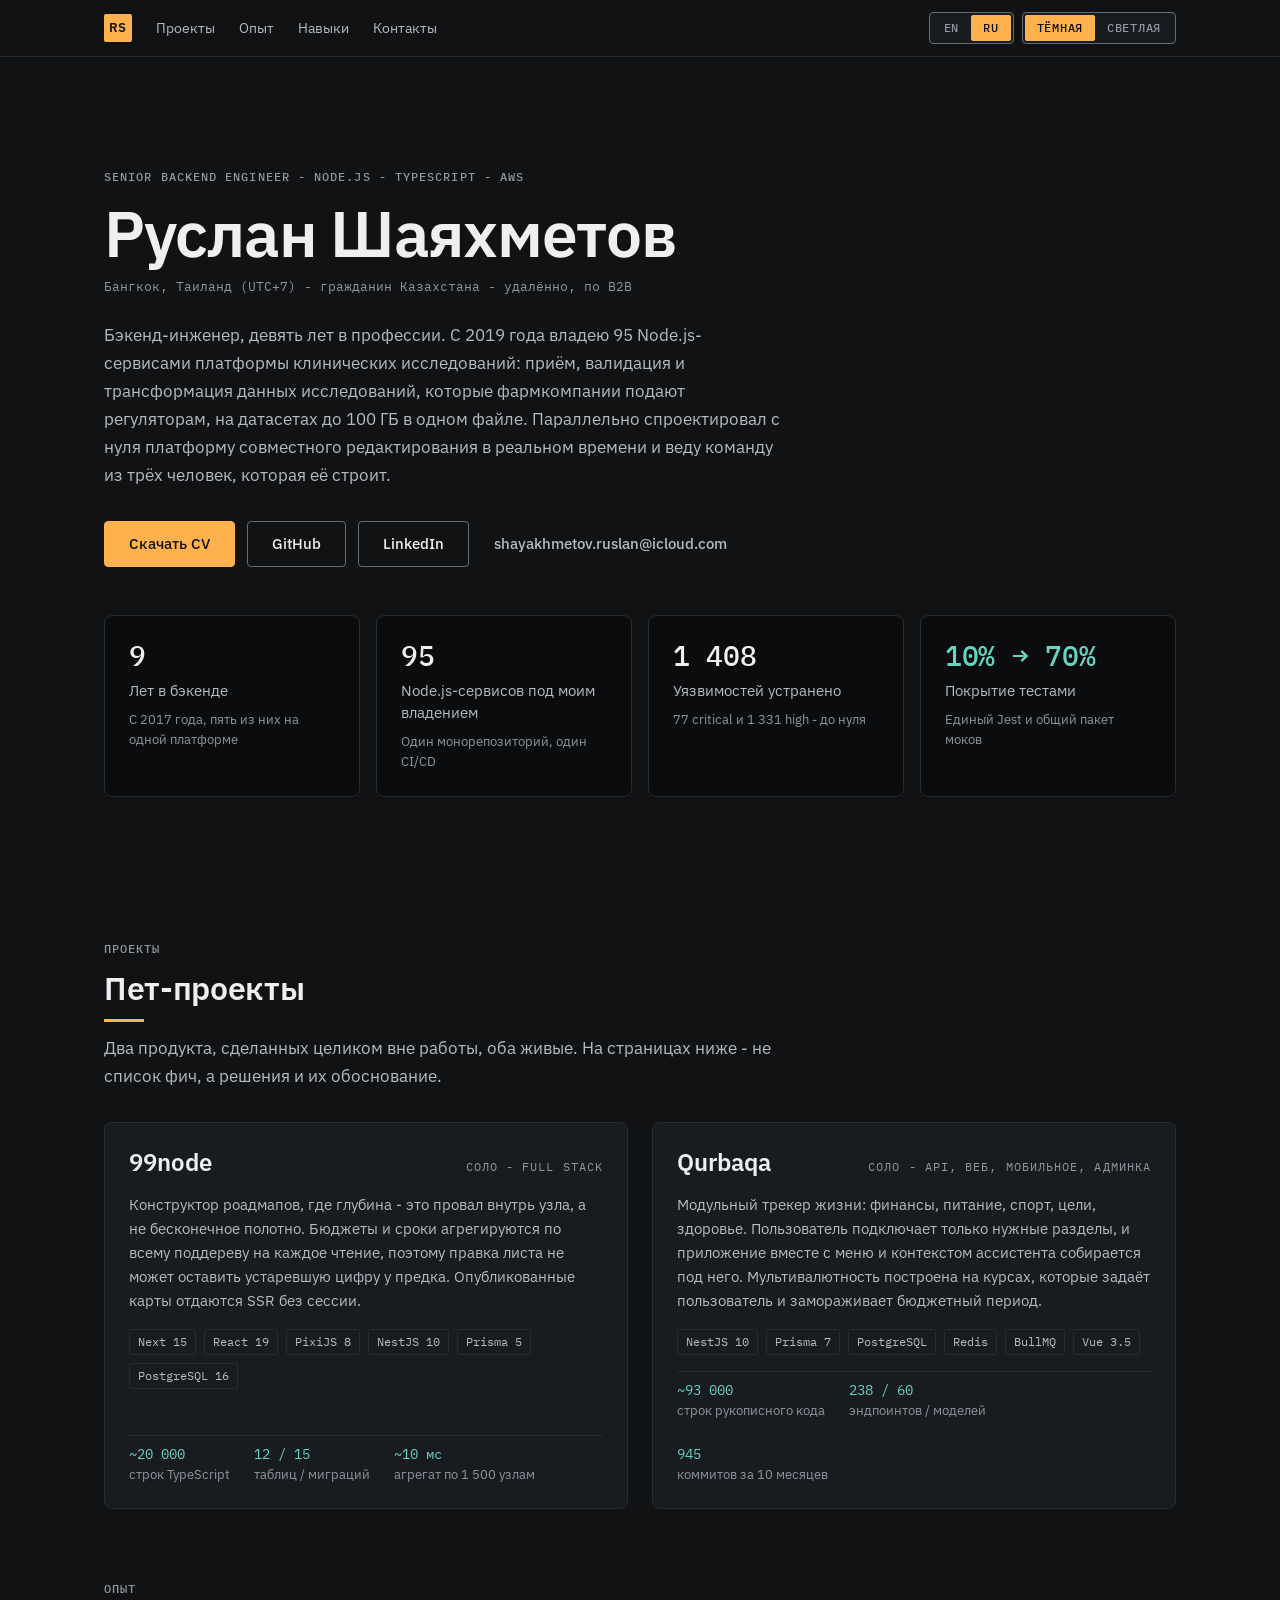
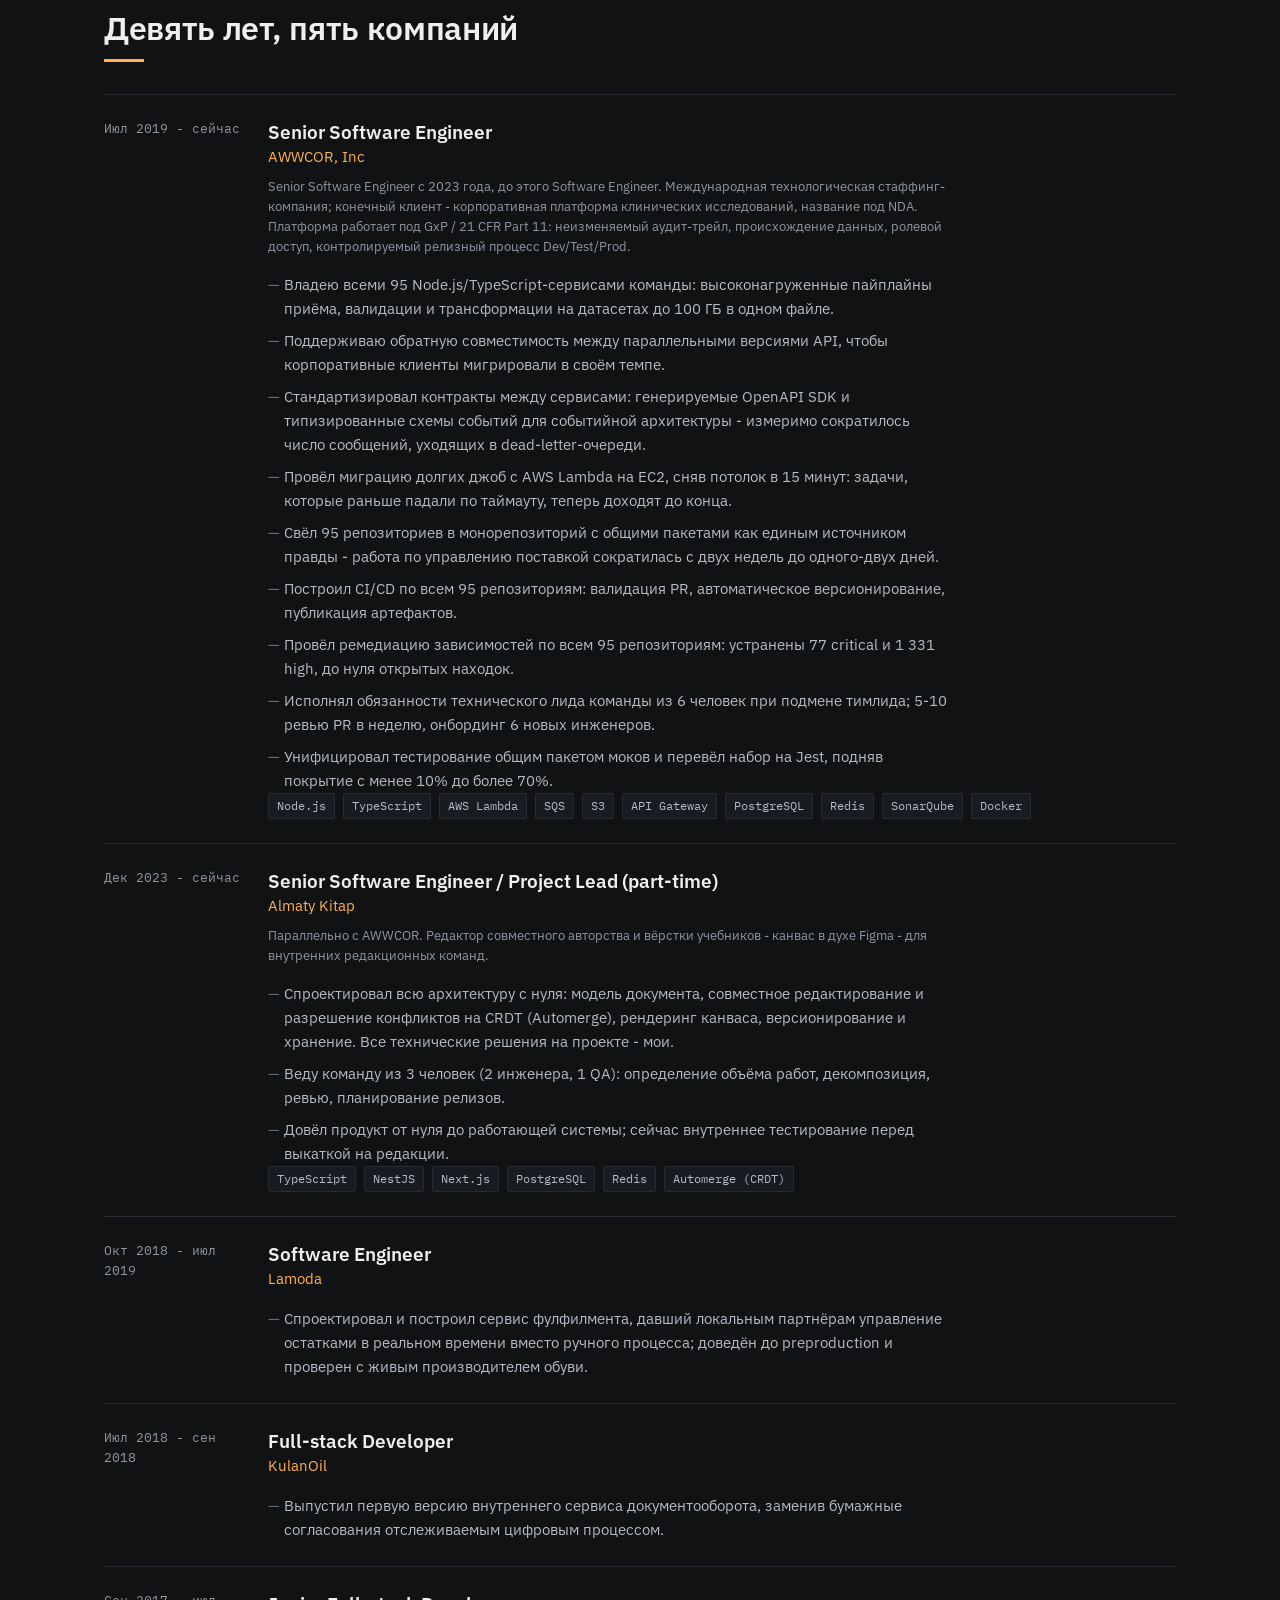
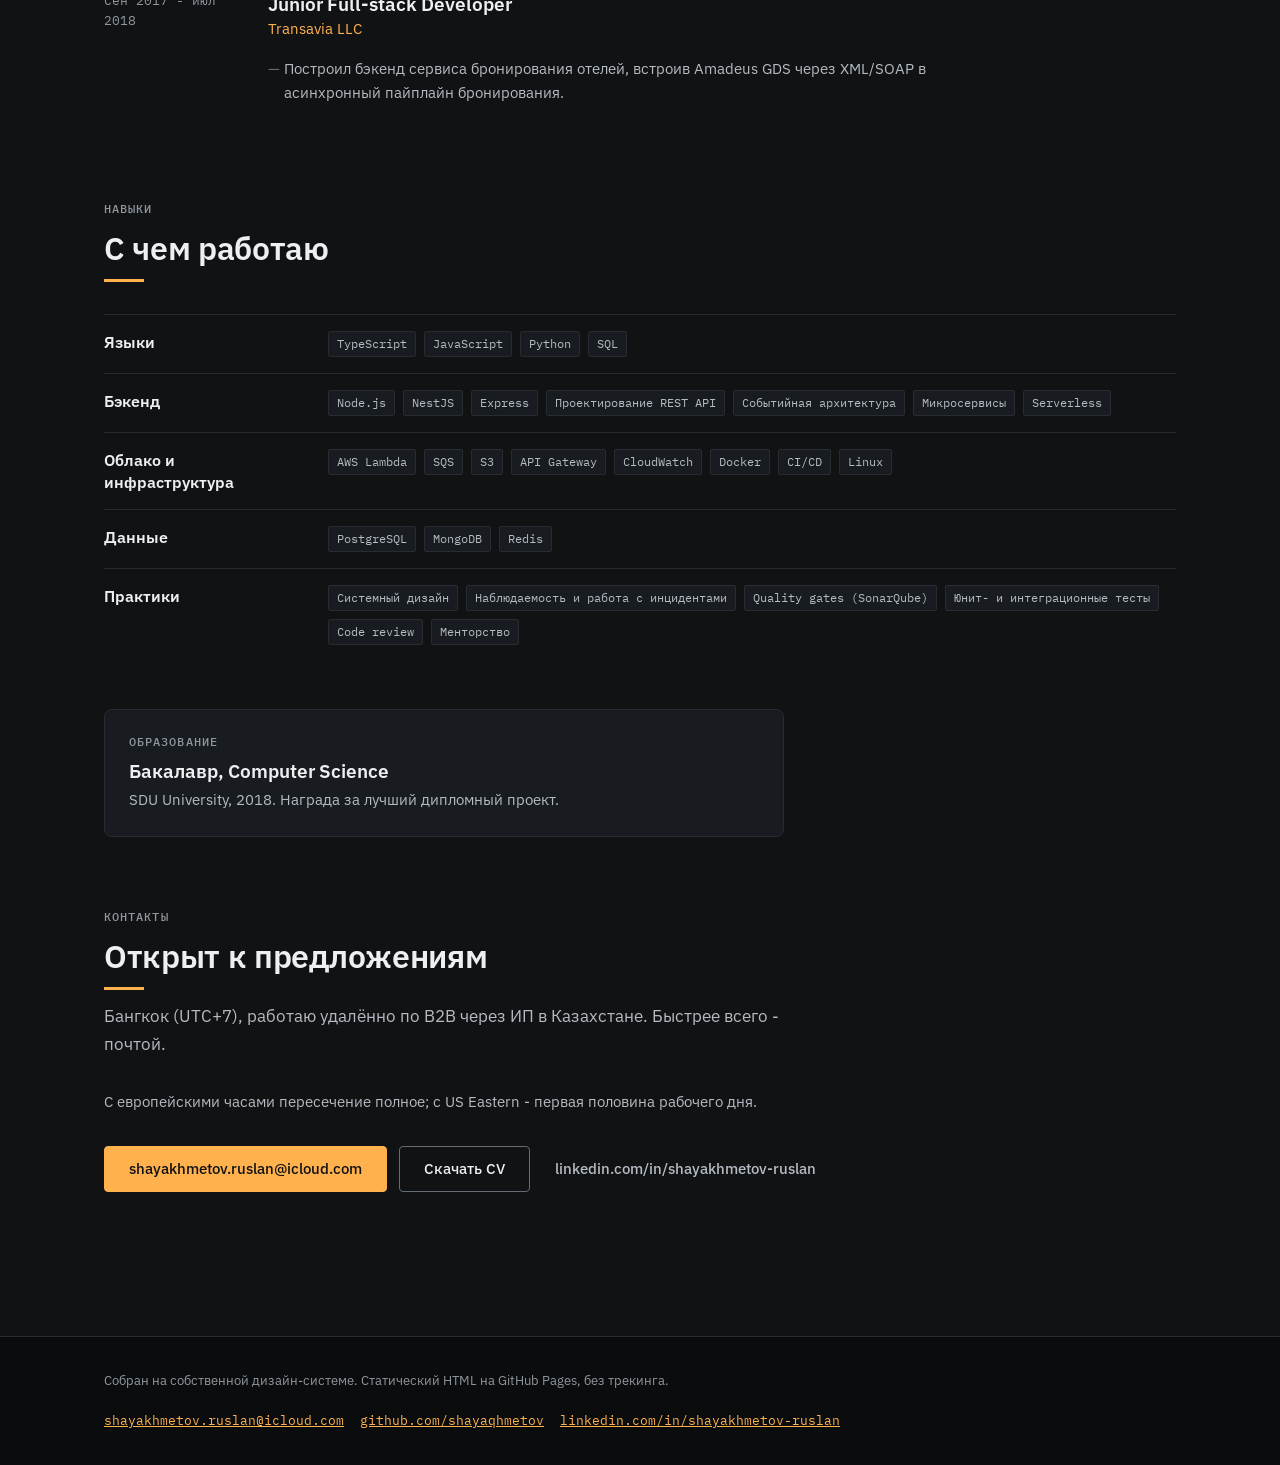
==== ru/index.html @ 6485d46e "Replace CRA app with static bilingual portfolio site Static EN/RU site generated by src/build.py fro" ====
<!DOCTYPE html>
<html lang="ru" data-theme="dark">
<head>
<meta charset="utf-8">
<meta name="viewport" content="width=device-width, initial-scale=1">
<title>Руслан Шаяхметов - Senior Backend Engineer</title>
<meta name="description" content="Бэкенд-инженер, 9 лет опыта. Владею 95 Node.js-сервисами платформы клинических исследований. Node.js, TypeScript, AWS. Бангкок, работа удалённо по B2B.">
<meta name="color-scheme" content="dark light">
<meta property="og:type" content="profile">
<meta property="og:title" content="Руслан Шаяхметов - Senior Backend Engineer">
<meta property="og:description" content="Бэкенд-инженер, 9 лет опыта. Владею 95 Node.js-сервисами платформы клинических исследований. Node.js, TypeScript, AWS. Бангкок, работа удалённо по B2B.">
<meta name="twitter:card" content="summary">
<link rel="canonical" href="https://shayaqhmetov.github.io/ru/"><link rel="alternate" hreflang="ru" href="https://shayaqhmetov.github.io/ru/"><link rel="alternate" hreflang="en" href="https://shayaqhmetov.github.io/"><link rel="alternate" hreflang="x-default" href="https://shayaqhmetov.github.io/"><link rel="icon" href="../assets/favicon.svg" type="image/svg+xml">
<link rel="preconnect" href="https://fonts.googleapis.com">
<link rel="preconnect" href="https://fonts.gstatic.com" crossorigin>
<link rel="stylesheet" href="https://fonts.googleapis.com/css2?family=IBM+Plex+Mono:wght@400;500&family=IBM+Plex+Sans:wght@400;500;600&display=swap">
<link rel="stylesheet" href="../assets/css/tokens.css">
<link rel="stylesheet" href="../assets/css/components.css">
<link rel="stylesheet" href="../assets/css/site.css">
<script>(function(){try{var t=localStorage.getItem('rs-theme');if(t==='light'||t==='dark'){document.documentElement.setAttribute('data-theme',t);}}catch(err){}})();</script>
<script type="application/ld+json">{"@context": "https://schema.org", "@type": "Person", "name": "Руслан Шаяхметов", "alternateName": "Ruslan Shayakhmetov", "jobTitle": "Senior Backend Engineer", "email": "mailto:shayakhmetov.ruslan@icloud.com", "url": "https://shayaqhmetov.github.io/", "sameAs": ["https://github.com/shayaqhmetov", "https://www.linkedin.com/in/shayakhmetov-ruslan/"], "address": {"@type": "PostalAddress", "addressLocality": "Bangkok", "addressCountry": "TH"}, "knowsAbout": ["Node.js", "TypeScript", "AWS", "PostgreSQL", "NestJS", "Distributed systems"]}</script>
</head>
<body>
<a class="skip-link" href="#main">К содержимому</a>
<header class="site-header"><div class="page-shell site-header__inner"><a class="wordmark" href="./" aria-label="Руслан Шаяхметов">RS</a><nav class="site-nav" aria-label="Проекты"><a href="#work">Проекты</a><a href="#experience">Опыт</a><a href="#skills">Навыки</a><a href="#contact">Контакты</a></nav><div class="site-tools"><div class="rs-seg" role="group" aria-label="Язык"><a class="rs-seg__btn" href="../" hreflang="en">EN</a><span class="rs-seg__btn" aria-current="page">RU</span></div><div class="rs-seg" role="group" aria-label="Тема" id="theme-switch"><button class="rs-seg__btn" type="button" data-theme-set="dark" aria-pressed="true">Тёмная</button><button class="rs-seg__btn" type="button" data-theme-set="light" aria-pressed="false">Светлая</button></div></div></div></header>
<main id="main">
<section class="hero"><div class="page-shell"><p class="hero__role mono-label">Senior Backend Engineer - Node.js - TypeScript - AWS</p><h1 class="hero__name">Руслан Шаяхметов</h1><p class="hero__location">Бангкок, Таиланд (UTC+7) - гражданин Казахстана - удалённо, по B2B</p><p class="hero__lede">Бэкенд-инженер, девять лет в профессии. С 2019 года владею 95 Node.js-сервисами платформы клинических исследований: приём, валидация и трансформация данных исследований, которые фармкомпании подают регуляторам, на датасетах до 100 ГБ в одном файле. Параллельно спроектировал с нуля платформу совместного редактирования в реальном времени и веду команду из трёх человек, которая её строит.</p><div class="hero__actions"><a class="rs-btn rs-btn--primary" href="../cv/Ruslan-Shayakhmetov-CV.pdf" download>Скачать CV</a><a class="rs-btn rs-btn--secondary" href="https://github.com/shayaqhmetov" rel="noreferrer">GitHub</a><a class="rs-btn rs-btn--secondary" href="https://www.linkedin.com/in/shayakhmetov-ruslan/" rel="noreferrer">LinkedIn</a><a class="rs-btn rs-btn--ghost" href="mailto:shayakhmetov.ruslan@icloud.com">shayakhmetov.ruslan@icloud.com</a></div><div class="hero__stats"><div class="rs-stat-grid"><div class="rs-stat"><div class="rs-stat__value">9</div><div class="rs-stat__label">Лет в бэкенде</div><div class="rs-stat__note">С 2017 года, пять из них на одной платформе</div></div><div class="rs-stat"><div class="rs-stat__value">95</div><div class="rs-stat__label">Node.js-сервисов под моим владением</div><div class="rs-stat__note">Один монорепозиторий, один CI/CD</div></div><div class="rs-stat"><div class="rs-stat__value">1 408</div><div class="rs-stat__label">Уязвимостей устранено</div><div class="rs-stat__note">77 critical и 1 331 high - до нуля</div></div><div class="rs-stat rs-stat--measured"><div class="rs-stat__value">10% → 70%</div><div class="rs-stat__label">Покрытие тестами</div><div class="rs-stat__note">Единый Jest и общий пакет моков</div></div></div></div></div></section><section class="section" id="work"><div class="page-shell"><header class="rs-section-head"><div class="rs-section-head__eyebrow">Проекты</div><h2 class="rs-section-head__title">Пет-проекты</h2><div class="rs-section-head__rule" aria-hidden="true"></div><p class="rs-section-head__lede">Два продукта, сделанных целиком вне работы, оба живые. На страницах ниже - не список фич, а решения и их обоснование.</p></header><div class="card-grid"><a class="rs-card" href="projects/99node.html"><div class="rs-card__head"><h3 class="rs-card__title">99node</h3><span class="rs-card__role">Соло - full stack</span></div><p class="rs-card__lede">Конструктор роадмапов, где глубина - это провал внутрь узла, а не бесконечное полотно. Бюджеты и сроки агрегируются по всему поддереву на каждое чтение, поэтому правка листа не может оставить устаревшую цифру у предка. Опубликованные карты отдаются SSR без сессии.</p><div class="rs-tag-row"><span class="rs-tag">Next 15</span><span class="rs-tag">React 19</span><span class="rs-tag">PixiJS 8</span><span class="rs-tag">NestJS 10</span><span class="rs-tag">Prisma 5</span><span class="rs-tag">PostgreSQL 16</span></div><div class="rs-card__figures"><div class="rs-card__figure"><span class="rs-card__figure-value">~20 000</span><span class="rs-card__figure-label">строк TypeScript</span></div><div class="rs-card__figure"><span class="rs-card__figure-value">12 / 15</span><span class="rs-card__figure-label">таблиц / миграций</span></div><div class="rs-card__figure"><span class="rs-card__figure-value">~10 мс</span><span class="rs-card__figure-label">агрегат по 1 500 узлам</span></div></div></a><a class="rs-card" href="projects/qurbaqa.html"><div class="rs-card__head"><h3 class="rs-card__title">Qurbaqa</h3><span class="rs-card__role">Соло - api, веб, мобильное, админка</span></div><p class="rs-card__lede">Модульный трекер жизни: финансы, питание, спорт, цели, здоровье. Пользователь подключает только нужные разделы, и приложение вместе с меню и контекстом ассистента собирается под него. Мультивалютность построена на курсах, которые задаёт пользователь и замораживает бюджетный период.</p><div class="rs-tag-row"><span class="rs-tag">NestJS 10</span><span class="rs-tag">Prisma 7</span><span class="rs-tag">PostgreSQL</span><span class="rs-tag">Redis</span><span class="rs-tag">BullMQ</span><span class="rs-tag">Vue 3.5</span></div><div class="rs-card__figures"><div class="rs-card__figure"><span class="rs-card__figure-value">~93 000</span><span class="rs-card__figure-label">строк рукописного кода</span></div><div class="rs-card__figure"><span class="rs-card__figure-value">238 / 60</span><span class="rs-card__figure-label">эндпоинтов / моделей</span></div><div class="rs-card__figure"><span class="rs-card__figure-value">945</span><span class="rs-card__figure-label">коммитов за 10 месяцев</span></div></div></a></div></div></section><section class="section" id="experience"><div class="page-shell"><header class="rs-section-head"><div class="rs-section-head__eyebrow">Опыт</div><h2 class="rs-section-head__title">Девять лет, пять компаний</h2><div class="rs-section-head__rule" aria-hidden="true"></div></header><article class="rs-entry"><div class="rs-entry__period">Июл 2019 - сейчас</div><div><h3 class="rs-entry__title">Senior Software Engineer</h3><div class="rs-entry__org">AWWCOR, Inc</div><p class="rs-entry__context">Senior Software Engineer с 2023 года, до этого Software Engineer. Международная технологическая стаффинг-компания; конечный клиент - корпоративная платформа клинических исследований, название под NDA. Платформа работает под GxP / 21 CFR Part 11: неизменяемый аудит-трейл, происхождение данных, ролевой доступ, контролируемый релизный процесс Dev/Test/Prod.</p><ul class="rs-entry__points"><li>Владею всеми 95 Node.js/TypeScript-сервисами команды: высоконагруженные пайплайны приёма, валидации и трансформации на датасетах до 100 ГБ в одном файле.</li><li>Поддерживаю обратную совместимость между параллельными версиями API, чтобы корпоративные клиенты мигрировали в своём темпе.</li><li>Стандартизировал контракты между сервисами: генерируемые OpenAPI SDK и типизированные схемы событий для событийной архитектуры - измеримо сократилось число сообщений, уходящих в dead-letter-очереди.</li><li>Провёл миграцию долгих джоб с AWS Lambda на EC2, сняв потолок в 15 минут: задачи, которые раньше падали по таймауту, теперь доходят до конца.</li><li>Свёл 95 репозиториев в монорепозиторий с общими пакетами как единым источником правды - работа по управлению поставкой сократилась с двух недель до одного-двух дней.</li><li>Построил CI/CD по всем 95 репозиториям: валидация PR, автоматическое версионирование, публикация артефактов.</li><li>Провёл ремедиацию зависимостей по всем 95 репозиториям: устранены 77 critical и 1 331 high, до нуля открытых находок.</li><li>Исполнял обязанности технического лида команды из 6 человек при подмене тимлида; 5-10 ревью PR в неделю, онбординг 6 новых инженеров.</li><li>Унифицировал тестирование общим пакетом моков и перевёл набор на Jest, подняв покрытие с менее 10% до более 70%.</li></ul><div class="rs-tag-row"><span class="rs-tag">Node.js</span><span class="rs-tag">TypeScript</span><span class="rs-tag">AWS Lambda</span><span class="rs-tag">SQS</span><span class="rs-tag">S3</span><span class="rs-tag">API Gateway</span><span class="rs-tag">PostgreSQL</span><span class="rs-tag">Redis</span><span class="rs-tag">SonarQube</span><span class="rs-tag">Docker</span></div></div></article><article class="rs-entry"><div class="rs-entry__period">Дек 2023 - сейчас</div><div><h3 class="rs-entry__title">Senior Software Engineer / Project Lead (part-time)</h3><div class="rs-entry__org">Almaty Kitap</div><p class="rs-entry__context">Параллельно с AWWCOR. Редактор совместного авторства и вёрстки учебников - канвас в духе Figma - для внутренних редакционных команд.</p><ul class="rs-entry__points"><li>Спроектировал всю архитектуру с нуля: модель документа, совместное редактирование и разрешение конфликтов на CRDT (Automerge), рендеринг канваса, версионирование и хранение. Все технические решения на проекте - мои.</li><li>Веду команду из 3 человек (2 инженера, 1 QA): определение объёма работ, декомпозиция, ревью, планирование релизов.</li><li>Довёл продукт от нуля до работающей системы; сейчас внутреннее тестирование перед выкаткой на редакции.</li></ul><div class="rs-tag-row"><span class="rs-tag">TypeScript</span><span class="rs-tag">NestJS</span><span class="rs-tag">Next.js</span><span class="rs-tag">PostgreSQL</span><span class="rs-tag">Redis</span><span class="rs-tag">Automerge (CRDT)</span></div></div></article><article class="rs-entry"><div class="rs-entry__period">Окт 2018 - июл 2019</div><div><h3 class="rs-entry__title">Software Engineer</h3><div class="rs-entry__org">Lamoda</div><ul class="rs-entry__points"><li>Спроектировал и построил сервис фулфилмента, давший локальным партнёрам управление остатками в реальном времени вместо ручного процесса; доведён до preproduction и проверен с живым производителем обуви.</li></ul></div></article><article class="rs-entry"><div class="rs-entry__period">Июл 2018 - сен 2018</div><div><h3 class="rs-entry__title">Full-stack Developer</h3><div class="rs-entry__org">KulanOil</div><ul class="rs-entry__points"><li>Выпустил первую версию внутреннего сервиса документооборота, заменив бумажные согласования отслеживаемым цифровым процессом.</li></ul></div></article><article class="rs-entry"><div class="rs-entry__period">Сен 2017 - июл 2018</div><div><h3 class="rs-entry__title">Junior Full-stack Developer</h3><div class="rs-entry__org">Transavia LLC</div><ul class="rs-entry__points"><li>Построил бэкенд сервиса бронирования отелей, встроив Amadeus GDS через XML/SOAP в асинхронный пайплайн бронирования.</li></ul></div></article></div></section><section class="section" id="skills"><div class="page-shell"><header class="rs-section-head"><div class="rs-section-head__eyebrow">Навыки</div><h2 class="rs-section-head__title">С чем работаю</h2><div class="rs-section-head__rule" aria-hidden="true"></div></header><dl class="skills"><div class="skills__row"><dt class="heading-s">Языки</dt><dd><div class="rs-tag-row"><span class="rs-tag">TypeScript</span><span class="rs-tag">JavaScript</span><span class="rs-tag">Python</span><span class="rs-tag">SQL</span></div></dd></div><div class="skills__row"><dt class="heading-s">Бэкенд</dt><dd><div class="rs-tag-row"><span class="rs-tag">Node.js</span><span class="rs-tag">NestJS</span><span class="rs-tag">Express</span><span class="rs-tag">Проектирование REST API</span><span class="rs-tag">Событийная архитектура</span><span class="rs-tag">Микросервисы</span><span class="rs-tag">Serverless</span></div></dd></div><div class="skills__row"><dt class="heading-s">Облако и инфраструктура</dt><dd><div class="rs-tag-row"><span class="rs-tag">AWS Lambda</span><span class="rs-tag">SQS</span><span class="rs-tag">S3</span><span class="rs-tag">API Gateway</span><span class="rs-tag">CloudWatch</span><span class="rs-tag">Docker</span><span class="rs-tag">CI/CD</span><span class="rs-tag">Linux</span></div></dd></div><div class="skills__row"><dt class="heading-s">Данные</dt><dd><div class="rs-tag-row"><span class="rs-tag">PostgreSQL</span><span class="rs-tag">MongoDB</span><span class="rs-tag">Redis</span></div></dd></div><div class="skills__row"><dt class="heading-s">Практики</dt><dd><div class="rs-tag-row"><span class="rs-tag">Системный дизайн</span><span class="rs-tag">Наблюдаемость и работа с инцидентами</span><span class="rs-tag">Quality gates (SonarQube)</span><span class="rs-tag">Юнит- и интеграционные тесты</span><span class="rs-tag">Code review</span><span class="rs-tag">Менторство</span></div></dd></div></dl><div class="education"><p class="mono-label">Образование</p><p class="education__title heading-m">Бакалавр, Computer Science</p><p class="education__line">SDU University, 2018. Награда за лучший дипломный проект.</p></div></div></section><section class="section" id="contact"><div class="page-shell"><header class="rs-section-head"><div class="rs-section-head__eyebrow">Контакты</div><h2 class="rs-section-head__title">Открыт к предложениям</h2><div class="rs-section-head__rule" aria-hidden="true"></div><p class="rs-section-head__lede">Бангкок (UTC+7), работаю удалённо по B2B через ИП в Казахстане. Быстрее всего - почтой.</p></header><p class="contact__availability">С европейскими часами пересечение полное; с US Eastern - первая половина рабочего дня.</p><div class="hero__actions"><a class="rs-btn rs-btn--primary" href="mailto:shayakhmetov.ruslan@icloud.com">shayakhmetov.ruslan@icloud.com</a><a class="rs-btn rs-btn--secondary" href="../cv/Ruslan-Shayakhmetov-CV.pdf" download>Скачать CV</a><a class="rs-btn rs-btn--ghost" href="https://www.linkedin.com/in/shayakhmetov-ruslan/" rel="noreferrer">linkedin.com/in/shayakhmetov-ruslan</a></div></div></section></main>
<footer class="site-footer"><div class="page-shell site-footer__inner"><p class="site-footer__note">Собран на собственной дизайн-системе. Статический HTML на GitHub Pages, без трекинга.</p><p class="site-footer__links"><a href="mailto:shayakhmetov.ruslan@icloud.com">shayakhmetov.ruslan@icloud.com</a><a href="https://github.com/shayaqhmetov" rel="me noreferrer">github.com/shayaqhmetov</a><a href="https://www.linkedin.com/in/shayakhmetov-ruslan/" rel="me noreferrer">linkedin.com/in/shayakhmetov-ruslan</a></p></div></footer>
<script src="../assets/js/site.js" defer></script>
</body>
</html>
---- assets/css/tokens.css ----
/* Generated from src/design-system/tokens.json - do not edit by hand. */

:root, [data-theme="dark"] {
  --surface-canvas: #101214;
  --surface-raised: #181b1f;
  --surface-sunken: #0a0c0d;
  --surface-signal: #241b0c;
  --surface-hover: #22262b;
  --ink-primary: #edeff1;
  --ink-secondary: #b4bbc2;
  --ink-muted: #8f979f;
  --ink-inverse: #101214;
  --stroke-hairline: #272c32;
  --stroke-strong: #646d76;
  --signal: #ffb14d;
  --signal-strong: #ffc47a;
  --aqua: #68d2c3;
  --focus-ring: #ffc47a;
  --shadow-none: none;
  --shadow-overlay: 0 8px 24px rgba(0,0,0,0.55);
}

[data-theme="light"] {
  --surface-canvas: #fbfaf8;
  --surface-raised: #ffffff;
  --surface-sunken: #f1efea;
  --surface-signal: #fdf2e0;
  --surface-hover: #eeebe4;
  --ink-primary: #15181c;
  --ink-secondary: #4c535b;
  --ink-muted: #61686f;
  --ink-inverse: #ffffff;
  --stroke-hairline: #e3dfd6;
  --stroke-strong: #8b8477;
  --signal: #8c5200;
  --signal-strong: #6d3f00;
  --aqua: #0a6155;
  --focus-ring: #8c5200;
  --shadow-none: none;
  --shadow-overlay: 0 8px 24px rgba(20,22,26,0.12);
}

:root {
  --space-1: 4px;
  --space-2: 8px;
  --space-3: 12px;
  --space-4: 16px;
  --space-5: 24px;
  --space-6: 32px;
  --space-7: 48px;
  --space-8: 72px;
  --space-9: 112px;
  --radius-none: 0;
  --radius-sm: 2px;
  --radius-md: 4px;
  --radius-lg: 8px;
  --radius-pill: 999px;
  --border-hairline: 1px;
  --border-control: 1px;
  --border-focus: 2px;
  --border-marker: 3px;
  --layout-page: 1120px;
  --layout-prose: 680px;
  --layout-gutter: 24px;
  --layout-header: 56px;
  --font-sans: "IBM Plex Sans", ui-sans-serif, system-ui, sans-serif;
  --font-mono: "IBM Plex Mono", ui-monospace, SFMono-Regular, Menlo, monospace;
}

.display-xl {
  font-family: var(--font-sans);
  font-size: 64px;
  line-height: 64px;
  font-weight: 600;
  letter-spacing: -0.02em;
}

.display-l {
  font-family: var(--font-sans);
  font-size: 44px;
  line-height: 48px;
  font-weight: 600;
  letter-spacing: -0.015em;
}

.display-m {
  font-family: var(--font-sans);
  font-size: 32px;
  line-height: 38px;
  font-weight: 600;
  letter-spacing: -0.01em;
}

.heading-l {
  font-family: var(--font-sans);
  font-size: 24px;
  line-height: 30px;
  font-weight: 600;
}

.heading-m {
  font-family: var(--font-sans);
  font-size: 19px;
  line-height: 26px;
  font-weight: 600;
}

.heading-s {
  font-family: var(--font-sans);
  font-size: 16px;
  line-height: 22px;
  font-weight: 600;
}

.body-l {
  font-family: var(--font-sans);
  font-size: 17px;
  line-height: 28px;
  font-weight: 400;
}

.body {
  font-family: var(--font-sans);
  font-size: 15px;
  line-height: 24px;
  font-weight: 400;
}

.caption {
  font-family: var(--font-sans);
  font-size: 13px;
  line-height: 20px;
  font-weight: 400;
}

.mono-label {
  font-family: var(--font-mono);
  font-size: 12px;
  line-height: 16px;
  font-weight: 500;
  letter-spacing: 0.09em;
}

.mono-figure {
  font-family: var(--font-mono);
  font-size: 28px;
  line-height: 32px;
  font-weight: 500;
  letter-spacing: -0.01em;
}

.mono-data {
  font-family: var(--font-mono);
  font-size: 14px;
  line-height: 20px;
  font-weight: 400;
}
---- assets/css/components.css ----
/* Ruslan Shayakhmetov - component stylesheet.
   Every rule reads tokens from tokens.css. Class names are the contract:
   a static page (the GitHub Pages site) may use these classes directly,
   without the React bundle. */

/* --- shared ------------------------------------------------------- */

.rs-focusable:focus-visible,
.rs-btn:focus-visible,
.rs-seg__btn:focus-visible,
.rs-card:focus-visible,
.rs-tag--link:focus-visible {
  outline: var(--border-focus) solid var(--focus-ring);
  outline-offset: 2px;
}

/* --- Button ------------------------------------------------------- */

.rs-btn {
  display: inline-flex;
  align-items: center;
  gap: var(--space-2);
  padding: var(--space-3) var(--space-5);
  border: var(--border-control) solid transparent;
  border-radius: var(--radius-md);
  font-family: var(--font-sans);
  font-size: 15px;
  line-height: 20px;
  font-weight: 500;
  text-decoration: none;
  cursor: pointer;
  background: none;
  transition: background-color 120ms linear, border-color 120ms linear, color 120ms linear;
}

.rs-btn--primary {
  background: var(--signal);
  color: var(--ink-inverse);
  border-color: var(--signal);
}
.rs-btn--primary:hover {
  background: var(--signal-strong);
  border-color: var(--signal-strong);
}

.rs-btn--secondary {
  color: var(--ink-primary);
  border-color: var(--stroke-strong);
}
.rs-btn--secondary:hover {
  background: var(--surface-hover);
}

.rs-btn--ghost {
  color: var(--ink-secondary);
  padding-left: var(--space-3);
  padding-right: var(--space-3);
}
.rs-btn--ghost:hover {
  background: var(--surface-hover);
  color: var(--ink-primary);
}

.rs-btn--sm {
  padding: var(--space-2) var(--space-4);
  font-size: 14px;
}

.rs-btn__arrow {
  font-family: var(--font-mono);
  line-height: 1;
}

/* --- Tag ---------------------------------------------------------- */

.rs-tag {
  display: inline-flex;
  align-items: center;
  gap: var(--space-1);
  padding: 3px var(--space-2);
  border: var(--border-hairline) solid var(--stroke-hairline);
  border-radius: var(--radius-sm);
  background: var(--surface-raised);
  color: var(--ink-secondary);
  font-family: var(--font-mono);
  font-size: 12px;
  line-height: 18px;
  white-space: nowrap;
}

.rs-tag--accent {
  border-color: var(--signal);
  color: var(--signal);
  background: var(--surface-signal);
}

.rs-tag--link {
  text-decoration: none;
}
.rs-tag--link:hover {
  background: var(--surface-hover);
  color: var(--ink-primary);
}

.rs-tag-row {
  display: flex;
  flex-wrap: wrap;
  gap: var(--space-2);
}

/* --- Stat --------------------------------------------------------- */

.rs-stat {
  display: flex;
  flex-direction: column;
  gap: var(--space-2);
  padding: var(--space-5);
  background: var(--surface-sunken);
  border: var(--border-hairline) solid var(--stroke-hairline);
  border-radius: var(--radius-lg);
}

.rs-stat__value {
  font-family: var(--font-mono);
  font-size: 28px;
  line-height: 32px;
  font-weight: 500;
  letter-spacing: -0.01em;
  color: var(--ink-primary);
}

.rs-stat--measured .rs-stat__value {
  color: var(--aqua);
}

.rs-stat__label {
  font-family: var(--font-sans);
  font-size: 15px;
  line-height: 22px;
  color: var(--ink-secondary);
}

.rs-stat__note {
  font-family: var(--font-sans);
  font-size: 13px;
  line-height: 20px;
  color: var(--ink-muted);
}

.rs-stat-grid {
  display: grid;
  grid-template-columns: repeat(auto-fit, minmax(200px, 1fr));
  gap: var(--space-4);
}

/* --- SectionHead -------------------------------------------------- */

.rs-section-head {
  display: flex;
  flex-direction: column;
  gap: var(--space-3);
  margin-bottom: var(--space-6);
}

.rs-section-head__eyebrow {
  font-family: var(--font-mono);
  font-size: 12px;
  line-height: 16px;
  font-weight: 500;
  letter-spacing: 0.09em;
  text-transform: uppercase;
  color: var(--ink-muted);
}

.rs-section-head__title {
  font-family: var(--font-sans);
  font-size: 32px;
  line-height: 38px;
  font-weight: 600;
  letter-spacing: -0.01em;
  color: var(--ink-primary);
  margin: 0;
}

.rs-section-head__rule {
  width: 40px;
  height: var(--border-marker);
  background: var(--signal);
}

.rs-section-head__lede {
  max-width: var(--layout-prose);
  font-family: var(--font-sans);
  font-size: 17px;
  line-height: 28px;
  color: var(--ink-secondary);
  margin: 0;
}

/* --- ProjectCard -------------------------------------------------- */

.rs-card {
  display: flex;
  flex-direction: column;
  gap: var(--space-4);
  padding: var(--space-5);
  background: var(--surface-raised);
  border: var(--border-hairline) solid var(--stroke-hairline);
  border-radius: var(--radius-lg);
  text-decoration: none;
  transition: border-color 120ms linear;
}

a.rs-card:hover {
  border-color: var(--stroke-strong);
}

.rs-card__head {
  display: flex;
  align-items: baseline;
  justify-content: space-between;
  gap: var(--space-4);
}

.rs-card__title {
  font-family: var(--font-sans);
  font-size: 24px;
  line-height: 30px;
  font-weight: 600;
  color: var(--ink-primary);
  margin: 0;
}

.rs-card__role {
  font-family: var(--font-mono);
  font-size: 12px;
  line-height: 16px;
  letter-spacing: 0.09em;
  text-transform: uppercase;
  color: var(--ink-muted);
  white-space: nowrap;
}

.rs-card__lede {
  font-family: var(--font-sans);
  font-size: 15px;
  line-height: 24px;
  color: var(--ink-secondary);
  margin: 0;
}

.rs-card__figures {
  margin-top: auto;
  display: flex;
  flex-wrap: wrap;
  gap: var(--space-5);
  padding-top: var(--space-2);
  border-top: var(--border-hairline) solid var(--stroke-hairline);
}

.rs-card__figure {
  display: flex;
  flex-direction: column;
  gap: 2px;
}

.rs-card__figure-value {
  font-family: var(--font-mono);
  font-size: 14px;
  line-height: 20px;
  color: var(--aqua);
}

.rs-card__figure-label {
  font-family: var(--font-sans);
  font-size: 13px;
  line-height: 18px;
  color: var(--ink-muted);
}

/* --- TimelineEntry ------------------------------------------------ */

.rs-entry {
  display: grid;
  grid-template-columns: 140px 1fr;
  gap: var(--space-5);
  padding: var(--space-5) 0;
  border-top: var(--border-hairline) solid var(--stroke-hairline);
}

.rs-entry__period {
  font-family: var(--font-mono);
  font-size: 13px;
  line-height: 20px;
  color: var(--ink-muted);
}

.rs-entry__title {
  font-family: var(--font-sans);
  font-size: 19px;
  line-height: 26px;
  font-weight: 600;
  color: var(--ink-primary);
  margin: 0;
}

.rs-entry__org {
  font-family: var(--font-sans);
  font-size: 15px;
  line-height: 24px;
  color: var(--signal);
}

.rs-entry__context {
  font-family: var(--font-sans);
  font-size: 13px;
  line-height: 20px;
  color: var(--ink-muted);
  margin: var(--space-2) 0 0;
  max-width: var(--layout-prose);
}

.rs-entry__points {
  list-style: none;
  padding: 0;
  margin: var(--space-4) 0 0;
  display: flex;
  flex-direction: column;
  gap: var(--space-2);
  max-width: var(--layout-prose);
}

.rs-entry__points li {
  position: relative;
  padding-left: var(--space-4);
  font-family: var(--font-sans);
  font-size: 15px;
  line-height: 24px;
  color: var(--ink-secondary);
}

.rs-entry__points li::before {
  content: "\2014";
  position: absolute;
  left: 0;
  color: var(--stroke-strong);
}

@media (max-width: 640px) {
  .rs-entry {
    grid-template-columns: 1fr;
    gap: var(--space-3);
  }
}

/* --- SegmentedToggle ---------------------------------------------- */

.rs-seg {
  display: inline-flex;
  padding: 2px;
  border: var(--border-control) solid var(--stroke-strong);
  border-radius: var(--radius-md);
  background: var(--surface-raised);
}

.rs-seg__btn {
  padding: var(--space-1) var(--space-3);
  border: 0;
  border-radius: var(--radius-sm);
  background: none;
  color: var(--ink-muted);
  font-family: var(--font-mono);
  font-size: 12px;
  line-height: 18px;
  font-weight: 500;
  letter-spacing: 0.06em;
  text-transform: uppercase;
  cursor: pointer;
}

.rs-seg__btn:hover {
  color: var(--ink-primary);
}

.rs-seg__btn[aria-pressed="true"],
.rs-seg__btn[aria-selected="true"] {
  background: var(--signal);
  color: var(--ink-inverse);
}

/* --- Note --------------------------------------------------------- */

.rs-note {
  display: flex;
  flex-direction: column;
  gap: var(--space-2);
  padding: var(--space-4) var(--space-5);
  background: var(--surface-signal);
  border: var(--border-hairline) solid var(--signal);
  border-radius: var(--radius-lg);
  max-width: var(--layout-prose);
}

.rs-note__label {
  font-family: var(--font-mono);
  font-size: 12px;
  line-height: 16px;
  font-weight: 500;
  letter-spacing: 0.09em;
  text-transform: uppercase;
  color: var(--signal);
}

.rs-note__body {
  font-family: var(--font-sans);
  font-size: 15px;
  line-height: 24px;
  color: var(--ink-primary);
  margin: 0;
}
---- assets/css/site.css ----
/* Page layout for the portfolio. Component rules live in components.css,
   which is copied from the design system - do not duplicate them here. */

*, *::before, *::after { box-sizing: border-box; }

html { scroll-behavior: smooth; }

@media (prefers-reduced-motion: reduce) {
  html { scroll-behavior: auto; }
  * { transition: none !important; }
}

body {
  margin: 0;
  background: var(--surface-canvas);
  color: var(--ink-secondary);
  font-family: var(--font-sans);
  font-size: 15px;
  line-height: 24px;
  -webkit-font-smoothing: antialiased;
}

a { color: var(--signal); }
a:hover { color: var(--signal-strong); }

h1, h2, h3 { color: var(--ink-primary); }

:focus-visible {
  outline: var(--border-focus) solid var(--focus-ring);
  outline-offset: 2px;
}

.page-shell {
  width: 100%;
  max-width: var(--layout-page);
  margin: 0 auto;
  padding-inline: var(--layout-gutter);
}

.skip-link {
  position: absolute;
  left: -9999px;
  top: 0;
  padding: var(--space-3) var(--space-4);
  background: var(--signal);
  color: var(--ink-inverse);
  z-index: 10;
}
.skip-link:focus { left: 0; }

/* --- header ------------------------------------------------------- */

.site-header {
  position: sticky;
  top: 0;
  z-index: 5;
  background: var(--surface-canvas);
  border-bottom: var(--border-hairline) solid var(--stroke-hairline);
}

.site-header__inner {
  min-height: var(--layout-header);
  display: flex;
  align-items: center;
  gap: var(--space-5);
}

.wordmark {
  display: inline-flex;
  align-items: center;
  justify-content: center;
  width: 28px;
  height: 28px;
  border-radius: var(--radius-sm);
  background: var(--signal);
  color: var(--ink-inverse);
  font-family: var(--font-sans);
  font-size: 13px;
  font-weight: 600;
  letter-spacing: 0.02em;
  text-decoration: none;
  flex: none;
}

.site-nav {
  display: flex;
  gap: var(--space-5);
  margin-right: auto;
  overflow-x: auto;
  scrollbar-width: none;
}
.site-nav::-webkit-scrollbar { display: none; }

.site-nav a {
  color: var(--ink-secondary);
  text-decoration: none;
  font-size: 14px;
  white-space: nowrap;
}
.site-nav a:hover { color: var(--ink-primary); }

.site-tools {
  display: flex;
  gap: var(--space-2);
  margin-left: auto;
  flex: none;
}

.rs-seg__btn[aria-current="page"] {
  background: var(--signal);
  color: var(--ink-inverse);
}
a.rs-seg__btn { text-decoration: none; }
span.rs-seg__btn { cursor: default; }

/* --- hero --------------------------------------------------------- */

.hero { padding-block: var(--space-9) var(--space-8); }

.hero__role {
  color: var(--ink-muted);
  text-transform: uppercase;
  margin: 0 0 var(--space-4);
}

.hero__name {
  font-size: 64px;
  line-height: 64px;
  font-weight: 600;
  letter-spacing: -0.02em;
  margin: 0;
}

.hero__location {
  font-family: var(--font-mono);
  font-size: 13px;
  line-height: 20px;
  color: var(--ink-muted);
  margin: var(--space-3) 0 0;
  max-width: var(--layout-prose);
}

.hero__lede {
  font-size: 17px;
  line-height: 28px;
  color: var(--ink-secondary);
  max-width: var(--layout-prose);
  margin: var(--space-5) 0 0;
}

.hero__actions {
  display: flex;
  flex-wrap: wrap;
  gap: var(--space-3);
  margin-top: var(--space-6);
}

.hero__stats { margin-top: var(--space-7); }

/* --- sections ----------------------------------------------------- */

.section { padding-block: var(--space-8); }
.section + .section { padding-top: 0; }

.card-grid {
  display: grid;
  grid-template-columns: repeat(auto-fit, minmax(340px, 1fr));
  gap: var(--space-5);
}

.skills { margin: 0; }

.skills__row {
  display: grid;
  grid-template-columns: 200px 1fr;
  gap: var(--space-5);
  padding: var(--space-4) 0;
  border-top: var(--border-hairline) solid var(--stroke-hairline);
}

.skills__row dt { color: var(--ink-primary); margin: 0; }
.skills__row dd { margin: 0; }

.education {
  margin-top: var(--space-7);
  padding: var(--space-5);
  background: var(--surface-raised);
  border: var(--border-hairline) solid var(--stroke-hairline);
  border-radius: var(--radius-lg);
  max-width: var(--layout-prose);
}
.education p { margin: 0; }
.education .mono-label { color: var(--ink-muted); text-transform: uppercase; }
.education__title { margin-top: var(--space-2) !important; color: var(--ink-primary); }
.education__line { margin-top: var(--space-1) !important; color: var(--ink-secondary); }

.contact__availability {
  max-width: var(--layout-prose);
  color: var(--ink-secondary);
  margin: 0;
}

/* --- project pages ------------------------------------------------ */

.project-hero { padding-block: var(--space-7) var(--space-8); }

.back-link {
  display: inline-block;
  font-family: var(--font-mono);
  font-size: 13px;
  text-decoration: none;
  margin-bottom: var(--space-6);
}
.back-link:hover { text-decoration: underline; }

.project-hero__eyebrow { color: var(--ink-muted); text-transform: uppercase; margin: 0; }

.project-hero__title {
  font-size: 44px;
  line-height: 48px;
  font-weight: 600;
  letter-spacing: -0.015em;
  margin: var(--space-3) 0 0;
}

.project-hero__role {
  font-family: var(--font-mono);
  font-size: 13px;
  color: var(--ink-muted);
  margin: var(--space-2) 0 0;
}

.project-hero__lede {
  font-size: 17px;
  line-height: 28px;
  color: var(--ink-secondary);
  max-width: var(--layout-prose);
  margin: var(--space-5) 0 0;
}

.project-hero__diff {
  max-width: var(--layout-prose);
  color: var(--ink-primary);
  border-left: var(--border-marker) solid var(--signal);
  padding-left: var(--space-4);
  margin: var(--space-5) 0 0;
}

.decisions {
  display: grid;
  grid-template-columns: repeat(auto-fit, minmax(320px, 1fr));
  gap: var(--space-5);
}

.decision {
  padding: var(--space-5);
  background: var(--surface-raised);
  border: var(--border-hairline) solid var(--stroke-hairline);
  border-radius: var(--radius-lg);
}

.decision__h {
  font-size: 19px;
  line-height: 26px;
  font-weight: 600;
  margin: 0 0 var(--space-3);
}

.decision__p { margin: 0; color: var(--ink-secondary); }

.columns {
  display: grid;
  grid-template-columns: repeat(auto-fit, minmax(280px, 1fr));
  gap: var(--space-6);
  align-items: start;
}

.columns h2 { margin: 0 0 var(--space-4); }

.plain-list {
  list-style: none;
  margin: 0;
  padding: 0;
  display: flex;
  flex-direction: column;
  gap: var(--space-2);
}

.plain-list li {
  position: relative;
  padding-left: var(--space-4);
  color: var(--ink-secondary);
}

.plain-list li::before {
  content: "\2014";
  position: absolute;
  left: 0;
  color: var(--stroke-strong);
}

/* --- footer ------------------------------------------------------- */

.site-footer {
  margin-top: var(--space-8);
  border-top: var(--border-hairline) solid var(--stroke-hairline);
  background: var(--surface-sunken);
}

.site-footer__inner {
  padding-block: var(--space-6);
  display: flex;
  flex-wrap: wrap;
  gap: var(--space-4);
  justify-content: space-between;
  align-items: baseline;
}

.site-footer__note {
  margin: 0;
  font-size: 13px;
  color: var(--ink-muted);
  max-width: var(--layout-prose);
}

.site-footer__links {
  margin: 0;
  display: flex;
  flex-wrap: wrap;
  gap: var(--space-4);
  font-family: var(--font-mono);
  font-size: 13px;
}

/* --- narrow ------------------------------------------------------- */

@media (max-width: 860px) {
  .skills__row { grid-template-columns: 1fr; gap: var(--space-3); }
}

@media (max-width: 700px) {
  .hero { padding-block: var(--space-7) var(--space-7); }
  .hero__name { font-size: 40px; line-height: 44px; }
  .project-hero__title { font-size: 32px; line-height: 38px; }
  .site-nav { display: none; }
  .section { padding-block: var(--space-7); }
}
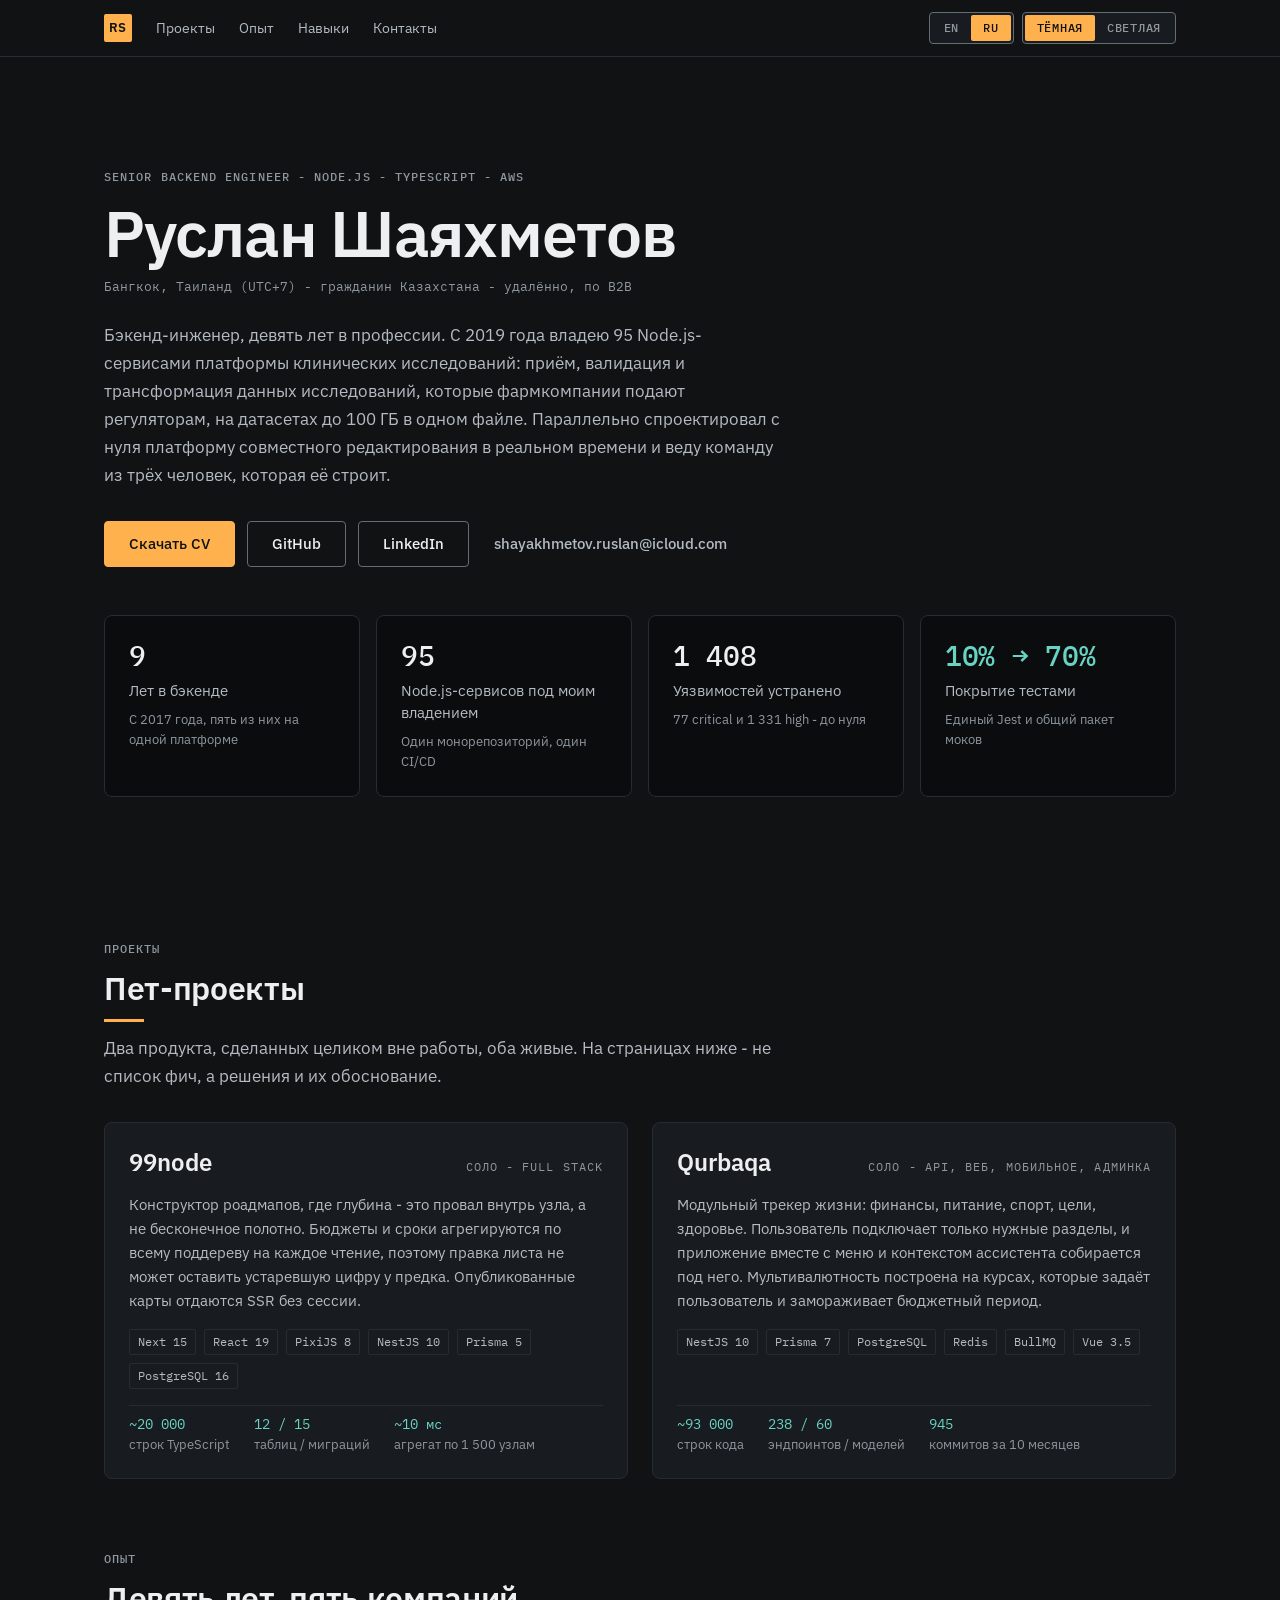
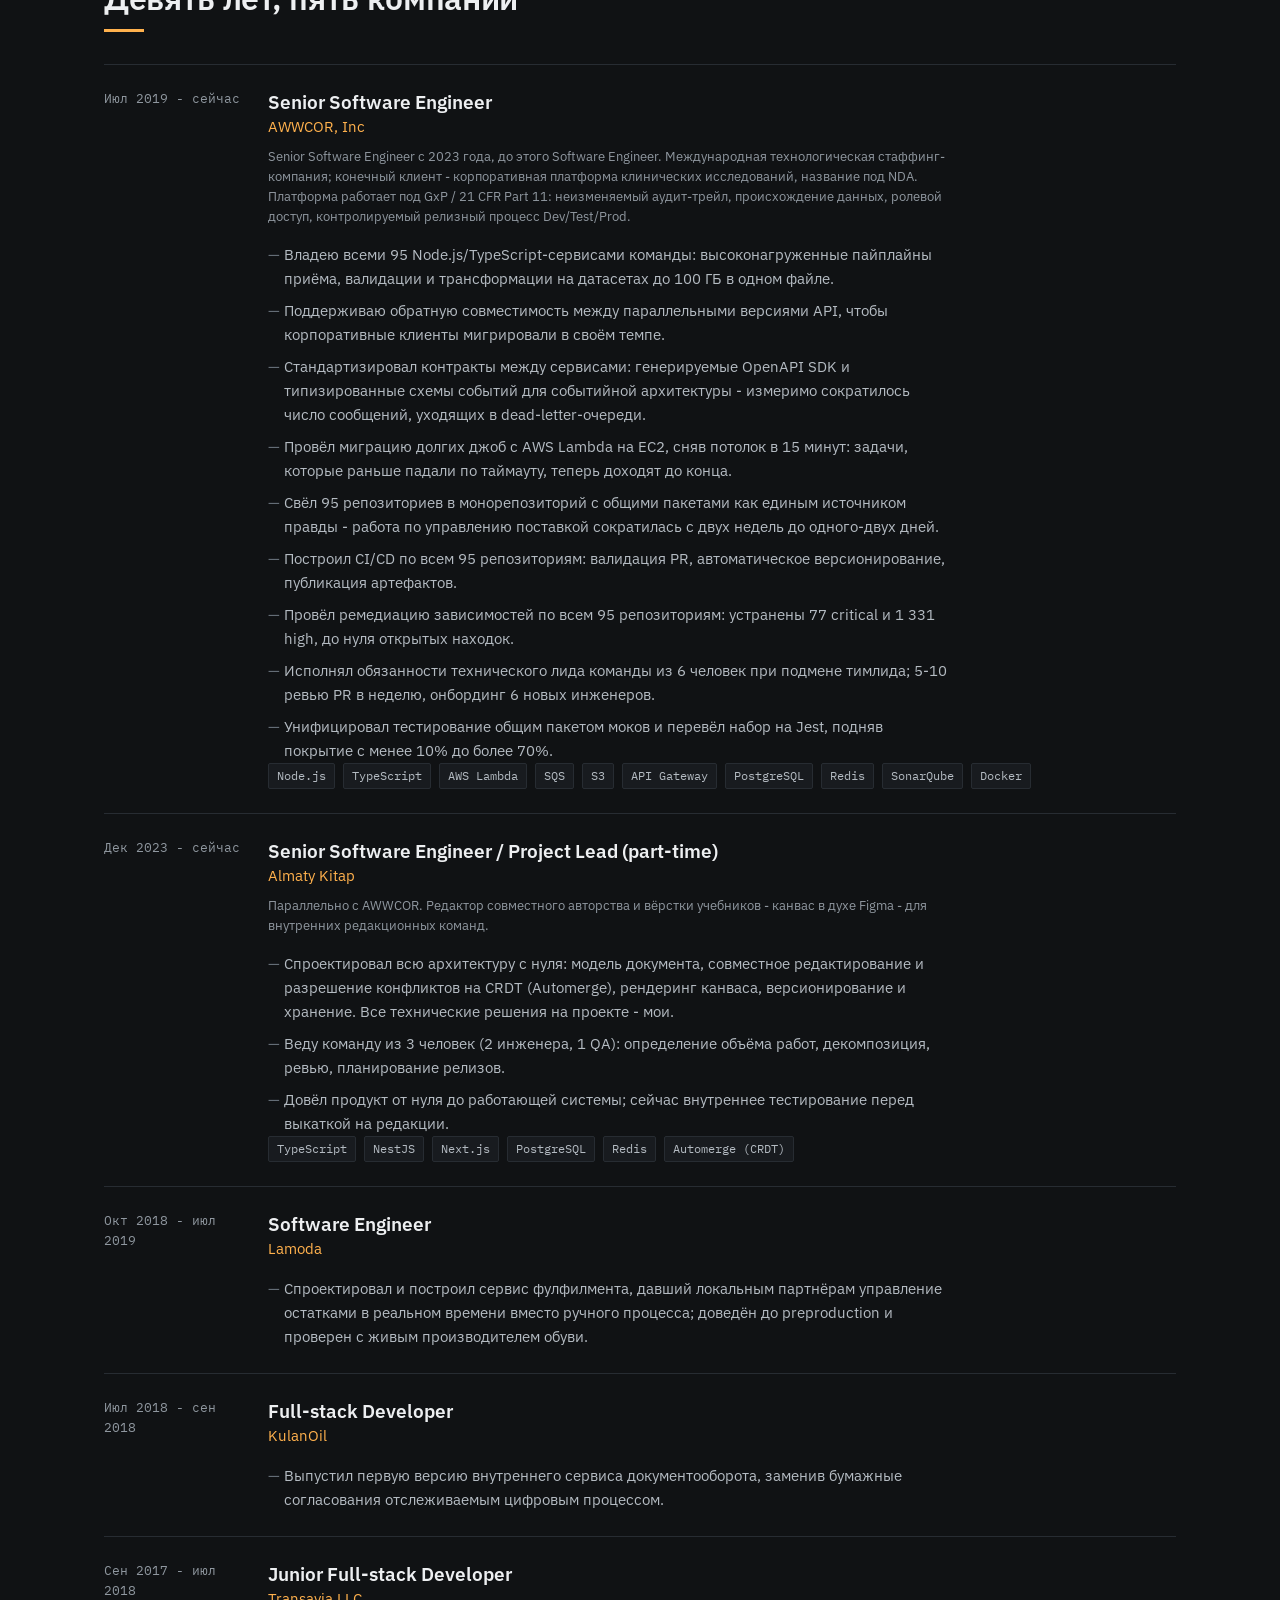
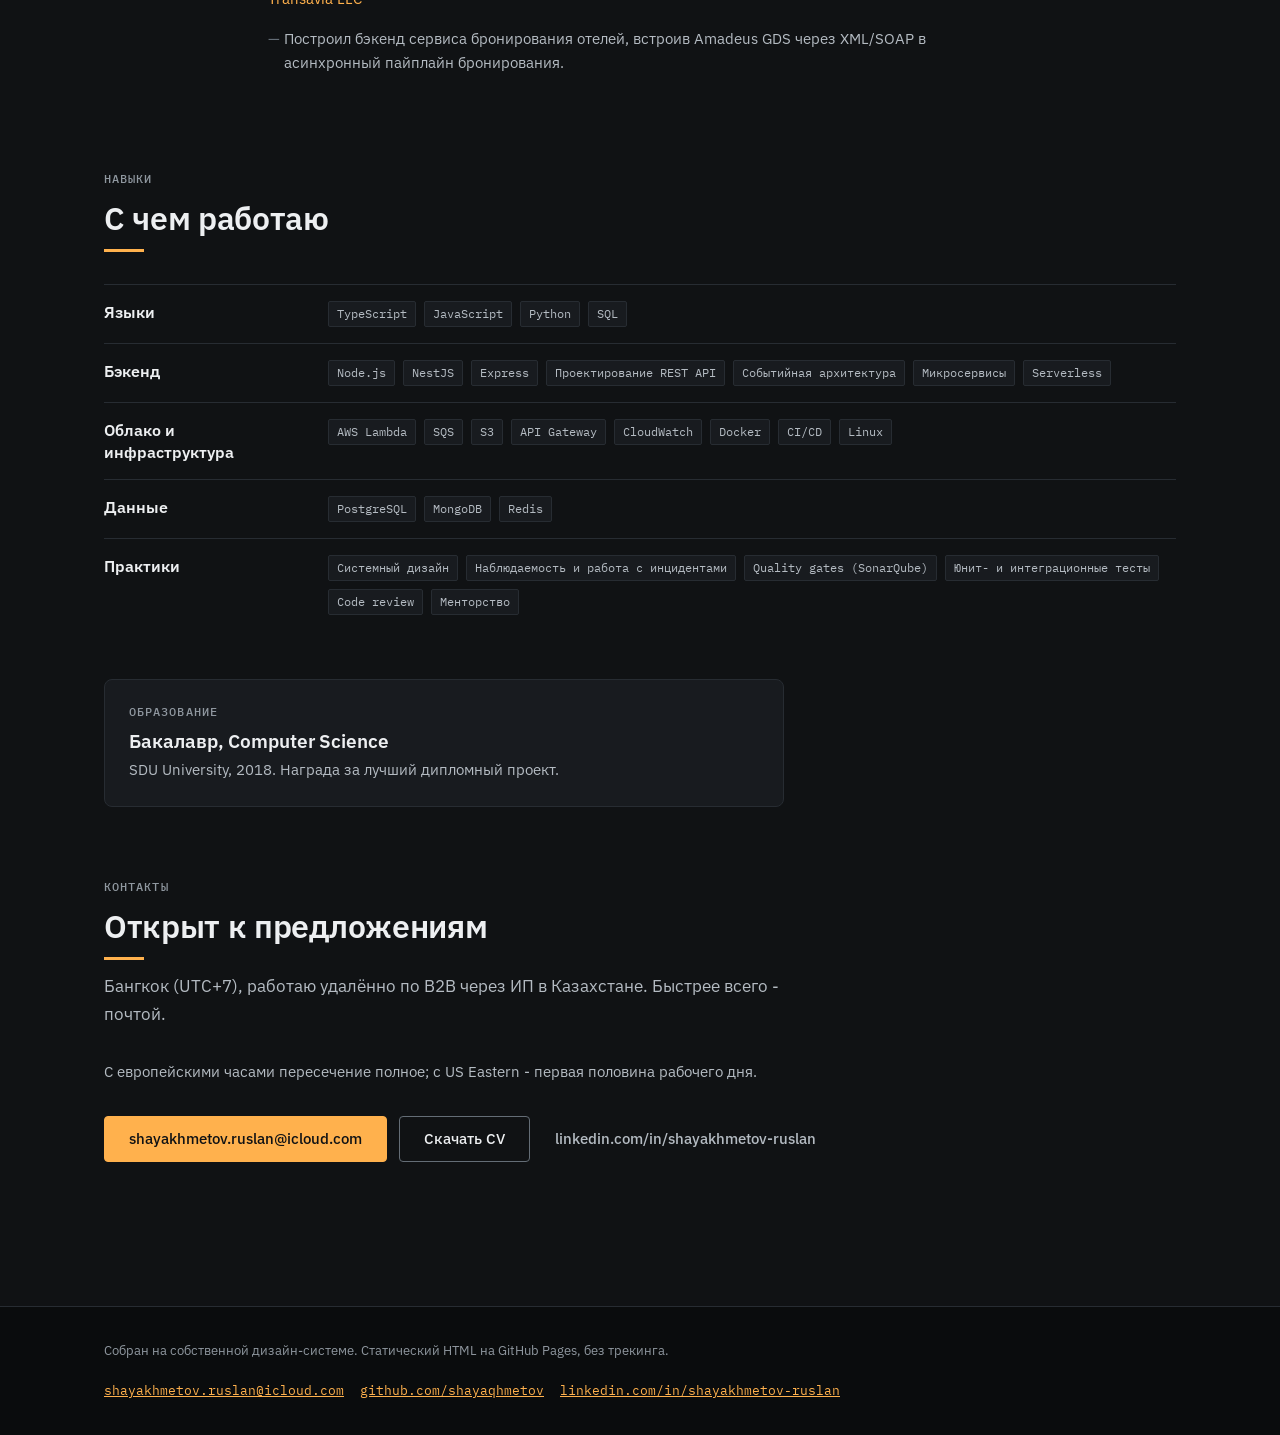
==== commit 7ea93d31: "Drop 'handwritten' from Qurbaqa line-count labels" ====
--- a/ru/index.html
+++ b/ru/index.html
@@ -24,7 +24,7 @@
 <a class="skip-link" href="#main">К содержимому</a>
 <header class="site-header"><div class="page-shell site-header__inner"><a class="wordmark" href="./" aria-label="Руслан Шаяхметов">RS</a><nav class="site-nav" aria-label="Проекты"><a href="#work">Проекты</a><a href="#experience">Опыт</a><a href="#skills">Навыки</a><a href="#contact">Контакты</a></nav><div class="site-tools"><div class="rs-seg" role="group" aria-label="Язык"><a class="rs-seg__btn" href="../" hreflang="en">EN</a><span class="rs-seg__btn" aria-current="page">RU</span></div><div class="rs-seg" role="group" aria-label="Тема" id="theme-switch"><button class="rs-seg__btn" type="button" data-theme-set="dark" aria-pressed="true">Тёмная</button><button class="rs-seg__btn" type="button" data-theme-set="light" aria-pressed="false">Светлая</button></div></div></div></header>
 <main id="main">
-<section class="hero"><div class="page-shell"><p class="hero__role mono-label">Senior Backend Engineer - Node.js - TypeScript - AWS</p><h1 class="hero__name">Руслан Шаяхметов</h1><p class="hero__location">Бангкок, Таиланд (UTC+7) - гражданин Казахстана - удалённо, по B2B</p><p class="hero__lede">Бэкенд-инженер, девять лет в профессии. С 2019 года владею 95 Node.js-сервисами платформы клинических исследований: приём, валидация и трансформация данных исследований, которые фармкомпании подают регуляторам, на датасетах до 100 ГБ в одном файле. Параллельно спроектировал с нуля платформу совместного редактирования в реальном времени и веду команду из трёх человек, которая её строит.</p><div class="hero__actions"><a class="rs-btn rs-btn--primary" href="../cv/Ruslan-Shayakhmetov-CV.pdf" download>Скачать CV</a><a class="rs-btn rs-btn--secondary" href="https://github.com/shayaqhmetov" rel="noreferrer">GitHub</a><a class="rs-btn rs-btn--secondary" href="https://www.linkedin.com/in/shayakhmetov-ruslan/" rel="noreferrer">LinkedIn</a><a class="rs-btn rs-btn--ghost" href="mailto:shayakhmetov.ruslan@icloud.com">shayakhmetov.ruslan@icloud.com</a></div><div class="hero__stats"><div class="rs-stat-grid"><div class="rs-stat"><div class="rs-stat__value">9</div><div class="rs-stat__label">Лет в бэкенде</div><div class="rs-stat__note">С 2017 года, пять из них на одной платформе</div></div><div class="rs-stat"><div class="rs-stat__value">95</div><div class="rs-stat__label">Node.js-сервисов под моим владением</div><div class="rs-stat__note">Один монорепозиторий, один CI/CD</div></div><div class="rs-stat"><div class="rs-stat__value">1 408</div><div class="rs-stat__label">Уязвимостей устранено</div><div class="rs-stat__note">77 critical и 1 331 high - до нуля</div></div><div class="rs-stat rs-stat--measured"><div class="rs-stat__value">10% → 70%</div><div class="rs-stat__label">Покрытие тестами</div><div class="rs-stat__note">Единый Jest и общий пакет моков</div></div></div></div></div></section><section class="section" id="work"><div class="page-shell"><header class="rs-section-head"><div class="rs-section-head__eyebrow">Проекты</div><h2 class="rs-section-head__title">Пет-проекты</h2><div class="rs-section-head__rule" aria-hidden="true"></div><p class="rs-section-head__lede">Два продукта, сделанных целиком вне работы, оба живые. На страницах ниже - не список фич, а решения и их обоснование.</p></header><div class="card-grid"><a class="rs-card" href="projects/99node.html"><div class="rs-card__head"><h3 class="rs-card__title">99node</h3><span class="rs-card__role">Соло - full stack</span></div><p class="rs-card__lede">Конструктор роадмапов, где глубина - это провал внутрь узла, а не бесконечное полотно. Бюджеты и сроки агрегируются по всему поддереву на каждое чтение, поэтому правка листа не может оставить устаревшую цифру у предка. Опубликованные карты отдаются SSR без сессии.</p><div class="rs-tag-row"><span class="rs-tag">Next 15</span><span class="rs-tag">React 19</span><span class="rs-tag">PixiJS 8</span><span class="rs-tag">NestJS 10</span><span class="rs-tag">Prisma 5</span><span class="rs-tag">PostgreSQL 16</span></div><div class="rs-card__figures"><div class="rs-card__figure"><span class="rs-card__figure-value">~20 000</span><span class="rs-card__figure-label">строк TypeScript</span></div><div class="rs-card__figure"><span class="rs-card__figure-value">12 / 15</span><span class="rs-card__figure-label">таблиц / миграций</span></div><div class="rs-card__figure"><span class="rs-card__figure-value">~10 мс</span><span class="rs-card__figure-label">агрегат по 1 500 узлам</span></div></div></a><a class="rs-card" href="projects/qurbaqa.html"><div class="rs-card__head"><h3 class="rs-card__title">Qurbaqa</h3><span class="rs-card__role">Соло - api, веб, мобильное, админка</span></div><p class="rs-card__lede">Модульный трекер жизни: финансы, питание, спорт, цели, здоровье. Пользователь подключает только нужные разделы, и приложение вместе с меню и контекстом ассистента собирается под него. Мультивалютность построена на курсах, которые задаёт пользователь и замораживает бюджетный период.</p><div class="rs-tag-row"><span class="rs-tag">NestJS 10</span><span class="rs-tag">Prisma 7</span><span class="rs-tag">PostgreSQL</span><span class="rs-tag">Redis</span><span class="rs-tag">BullMQ</span><span class="rs-tag">Vue 3.5</span></div><div class="rs-card__figures"><div class="rs-card__figure"><span class="rs-card__figure-value">~93 000</span><span class="rs-card__figure-label">строк рукописного кода</span></div><div class="rs-card__figure"><span class="rs-card__figure-value">238 / 60</span><span class="rs-card__figure-label">эндпоинтов / моделей</span></div><div class="rs-card__figure"><span class="rs-card__figure-value">945</span><span class="rs-card__figure-label">коммитов за 10 месяцев</span></div></div></a></div></div></section><section class="section" id="experience"><div class="page-shell"><header class="rs-section-head"><div class="rs-section-head__eyebrow">Опыт</div><h2 class="rs-section-head__title">Девять лет, пять компаний</h2><div class="rs-section-head__rule" aria-hidden="true"></div></header><article class="rs-entry"><div class="rs-entry__period">Июл 2019 - сейчас</div><div><h3 class="rs-entry__title">Senior Software Engineer</h3><div class="rs-entry__org">AWWCOR, Inc</div><p class="rs-entry__context">Senior Software Engineer с 2023 года, до этого Software Engineer. Международная технологическая стаффинг-компания; конечный клиент - корпоративная платформа клинических исследований, название под NDA. Платформа работает под GxP / 21 CFR Part 11: неизменяемый аудит-трейл, происхождение данных, ролевой доступ, контролируемый релизный процесс Dev/Test/Prod.</p><ul class="rs-entry__points"><li>Владею всеми 95 Node.js/TypeScript-сервисами команды: высоконагруженные пайплайны приёма, валидации и трансформации на датасетах до 100 ГБ в одном файле.</li><li>Поддерживаю обратную совместимость между параллельными версиями API, чтобы корпоративные клиенты мигрировали в своём темпе.</li><li>Стандартизировал контракты между сервисами: генерируемые OpenAPI SDK и типизированные схемы событий для событийной архитектуры - измеримо сократилось число сообщений, уходящих в dead-letter-очереди.</li><li>Провёл миграцию долгих джоб с AWS Lambda на EC2, сняв потолок в 15 минут: задачи, которые раньше падали по таймауту, теперь доходят до конца.</li><li>Свёл 95 репозиториев в монорепозиторий с общими пакетами как единым источником правды - работа по управлению поставкой сократилась с двух недель до одного-двух дней.</li><li>Построил CI/CD по всем 95 репозиториям: валидация PR, автоматическое версионирование, публикация артефактов.</li><li>Провёл ремедиацию зависимостей по всем 95 репозиториям: устранены 77 critical и 1 331 high, до нуля открытых находок.</li><li>Исполнял обязанности технического лида команды из 6 человек при подмене тимлида; 5-10 ревью PR в неделю, онбординг 6 новых инженеров.</li><li>Унифицировал тестирование общим пакетом моков и перевёл набор на Jest, подняв покрытие с менее 10% до более 70%.</li></ul><div class="rs-tag-row"><span class="rs-tag">Node.js</span><span class="rs-tag">TypeScript</span><span class="rs-tag">AWS Lambda</span><span class="rs-tag">SQS</span><span class="rs-tag">S3</span><span class="rs-tag">API Gateway</span><span class="rs-tag">PostgreSQL</span><span class="rs-tag">Redis</span><span class="rs-tag">SonarQube</span><span class="rs-tag">Docker</span></div></div></article><article class="rs-entry"><div class="rs-entry__period">Дек 2023 - сейчас</div><div><h3 class="rs-entry__title">Senior Software Engineer / Project Lead (part-time)</h3><div class="rs-entry__org">Almaty Kitap</div><p class="rs-entry__context">Параллельно с AWWCOR. Редактор совместного авторства и вёрстки учебников - канвас в духе Figma - для внутренних редакционных команд.</p><ul class="rs-entry__points"><li>Спроектировал всю архитектуру с нуля: модель документа, совместное редактирование и разрешение конфликтов на CRDT (Automerge), рендеринг канваса, версионирование и хранение. Все технические решения на проекте - мои.</li><li>Веду команду из 3 человек (2 инженера, 1 QA): определение объёма работ, декомпозиция, ревью, планирование релизов.</li><li>Довёл продукт от нуля до работающей системы; сейчас внутреннее тестирование перед выкаткой на редакции.</li></ul><div class="rs-tag-row"><span class="rs-tag">TypeScript</span><span class="rs-tag">NestJS</span><span class="rs-tag">Next.js</span><span class="rs-tag">PostgreSQL</span><span class="rs-tag">Redis</span><span class="rs-tag">Automerge (CRDT)</span></div></div></article><article class="rs-entry"><div class="rs-entry__period">Окт 2018 - июл 2019</div><div><h3 class="rs-entry__title">Software Engineer</h3><div class="rs-entry__org">Lamoda</div><ul class="rs-entry__points"><li>Спроектировал и построил сервис фулфилмента, давший локальным партнёрам управление остатками в реальном времени вместо ручного процесса; доведён до preproduction и проверен с живым производителем обуви.</li></ul></div></article><article class="rs-entry"><div class="rs-entry__period">Июл 2018 - сен 2018</div><div><h3 class="rs-entry__title">Full-stack Developer</h3><div class="rs-entry__org">KulanOil</div><ul class="rs-entry__points"><li>Выпустил первую версию внутреннего сервиса документооборота, заменив бумажные согласования отслеживаемым цифровым процессом.</li></ul></div></article><article class="rs-entry"><div class="rs-entry__period">Сен 2017 - июл 2018</div><div><h3 class="rs-entry__title">Junior Full-stack Developer</h3><div class="rs-entry__org">Transavia LLC</div><ul class="rs-entry__points"><li>Построил бэкенд сервиса бронирования отелей, встроив Amadeus GDS через XML/SOAP в асинхронный пайплайн бронирования.</li></ul></div></article></div></section><section class="section" id="skills"><div class="page-shell"><header class="rs-section-head"><div class="rs-section-head__eyebrow">Навыки</div><h2 class="rs-section-head__title">С чем работаю</h2><div class="rs-section-head__rule" aria-hidden="true"></div></header><dl class="skills"><div class="skills__row"><dt class="heading-s">Языки</dt><dd><div class="rs-tag-row"><span class="rs-tag">TypeScript</span><span class="rs-tag">JavaScript</span><span class="rs-tag">Python</span><span class="rs-tag">SQL</span></div></dd></div><div class="skills__row"><dt class="heading-s">Бэкенд</dt><dd><div class="rs-tag-row"><span class="rs-tag">Node.js</span><span class="rs-tag">NestJS</span><span class="rs-tag">Express</span><span class="rs-tag">Проектирование REST API</span><span class="rs-tag">Событийная архитектура</span><span class="rs-tag">Микросервисы</span><span class="rs-tag">Serverless</span></div></dd></div><div class="skills__row"><dt class="heading-s">Облако и инфраструктура</dt><dd><div class="rs-tag-row"><span class="rs-tag">AWS Lambda</span><span class="rs-tag">SQS</span><span class="rs-tag">S3</span><span class="rs-tag">API Gateway</span><span class="rs-tag">CloudWatch</span><span class="rs-tag">Docker</span><span class="rs-tag">CI/CD</span><span class="rs-tag">Linux</span></div></dd></div><div class="skills__row"><dt class="heading-s">Данные</dt><dd><div class="rs-tag-row"><span class="rs-tag">PostgreSQL</span><span class="rs-tag">MongoDB</span><span class="rs-tag">Redis</span></div></dd></div><div class="skills__row"><dt class="heading-s">Практики</dt><dd><div class="rs-tag-row"><span class="rs-tag">Системный дизайн</span><span class="rs-tag">Наблюдаемость и работа с инцидентами</span><span class="rs-tag">Quality gates (SonarQube)</span><span class="rs-tag">Юнит- и интеграционные тесты</span><span class="rs-tag">Code review</span><span class="rs-tag">Менторство</span></div></dd></div></dl><div class="education"><p class="mono-label">Образование</p><p class="education__title heading-m">Бакалавр, Computer Science</p><p class="education__line">SDU University, 2018. Награда за лучший дипломный проект.</p></div></div></section><section class="section" id="contact"><div class="page-shell"><header class="rs-section-head"><div class="rs-section-head__eyebrow">Контакты</div><h2 class="rs-section-head__title">Открыт к предложениям</h2><div class="rs-section-head__rule" aria-hidden="true"></div><p class="rs-section-head__lede">Бангкок (UTC+7), работаю удалённо по B2B через ИП в Казахстане. Быстрее всего - почтой.</p></header><p class="contact__availability">С европейскими часами пересечение полное; с US Eastern - первая половина рабочего дня.</p><div class="hero__actions"><a class="rs-btn rs-btn--primary" href="mailto:shayakhmetov.ruslan@icloud.com">shayakhmetov.ruslan@icloud.com</a><a class="rs-btn rs-btn--secondary" href="../cv/Ruslan-Shayakhmetov-CV.pdf" download>Скачать CV</a><a class="rs-btn rs-btn--ghost" href="https://www.linkedin.com/in/shayakhmetov-ruslan/" rel="noreferrer">linkedin.com/in/shayakhmetov-ruslan</a></div></div></section></main>
+<section class="hero"><div class="page-shell"><p class="hero__role mono-label">Senior Backend Engineer - Node.js - TypeScript - AWS</p><h1 class="hero__name">Руслан Шаяхметов</h1><p class="hero__location">Бангкок, Таиланд (UTC+7) - гражданин Казахстана - удалённо, по B2B</p><p class="hero__lede">Бэкенд-инженер, девять лет в профессии. С 2019 года владею 95 Node.js-сервисами платформы клинических исследований: приём, валидация и трансформация данных исследований, которые фармкомпании подают регуляторам, на датасетах до 100 ГБ в одном файле. Параллельно спроектировал с нуля платформу совместного редактирования в реальном времени и веду команду из трёх человек, которая её строит.</p><div class="hero__actions"><a class="rs-btn rs-btn--primary" href="../cv/Ruslan-Shayakhmetov-CV.pdf" download>Скачать CV</a><a class="rs-btn rs-btn--secondary" href="https://github.com/shayaqhmetov" rel="noreferrer">GitHub</a><a class="rs-btn rs-btn--secondary" href="https://www.linkedin.com/in/shayakhmetov-ruslan/" rel="noreferrer">LinkedIn</a><a class="rs-btn rs-btn--ghost" href="mailto:shayakhmetov.ruslan@icloud.com">shayakhmetov.ruslan@icloud.com</a></div><div class="hero__stats"><div class="rs-stat-grid"><div class="rs-stat"><div class="rs-stat__value">9</div><div class="rs-stat__label">Лет в бэкенде</div><div class="rs-stat__note">С 2017 года, пять из них на одной платформе</div></div><div class="rs-stat"><div class="rs-stat__value">95</div><div class="rs-stat__label">Node.js-сервисов под моим владением</div><div class="rs-stat__note">Один монорепозиторий, один CI/CD</div></div><div class="rs-stat"><div class="rs-stat__value">1 408</div><div class="rs-stat__label">Уязвимостей устранено</div><div class="rs-stat__note">77 critical и 1 331 high - до нуля</div></div><div class="rs-stat rs-stat--measured"><div class="rs-stat__value">10% → 70%</div><div class="rs-stat__label">Покрытие тестами</div><div class="rs-stat__note">Единый Jest и общий пакет моков</div></div></div></div></div></section><section class="section" id="work"><div class="page-shell"><header class="rs-section-head"><div class="rs-section-head__eyebrow">Проекты</div><h2 class="rs-section-head__title">Пет-проекты</h2><div class="rs-section-head__rule" aria-hidden="true"></div><p class="rs-section-head__lede">Два продукта, сделанных целиком вне работы, оба живые. На страницах ниже - не список фич, а решения и их обоснование.</p></header><div class="card-grid"><a class="rs-card" href="projects/99node.html"><div class="rs-card__head"><h3 class="rs-card__title">99node</h3><span class="rs-card__role">Соло - full stack</span></div><p class="rs-card__lede">Конструктор роадмапов, где глубина - это провал внутрь узла, а не бесконечное полотно. Бюджеты и сроки агрегируются по всему поддереву на каждое чтение, поэтому правка листа не может оставить устаревшую цифру у предка. Опубликованные карты отдаются SSR без сессии.</p><div class="rs-tag-row"><span class="rs-tag">Next 15</span><span class="rs-tag">React 19</span><span class="rs-tag">PixiJS 8</span><span class="rs-tag">NestJS 10</span><span class="rs-tag">Prisma 5</span><span class="rs-tag">PostgreSQL 16</span></div><div class="rs-card__figures"><div class="rs-card__figure"><span class="rs-card__figure-value">~20 000</span><span class="rs-card__figure-label">строк TypeScript</span></div><div class="rs-card__figure"><span class="rs-card__figure-value">12 / 15</span><span class="rs-card__figure-label">таблиц / миграций</span></div><div class="rs-card__figure"><span class="rs-card__figure-value">~10 мс</span><span class="rs-card__figure-label">агрегат по 1 500 узлам</span></div></div></a><a class="rs-card" href="projects/qurbaqa.html"><div class="rs-card__head"><h3 class="rs-card__title">Qurbaqa</h3><span class="rs-card__role">Соло - api, веб, мобильное, админка</span></div><p class="rs-card__lede">Модульный трекер жизни: финансы, питание, спорт, цели, здоровье. Пользователь подключает только нужные разделы, и приложение вместе с меню и контекстом ассистента собирается под него. Мультивалютность построена на курсах, которые задаёт пользователь и замораживает бюджетный период.</p><div class="rs-tag-row"><span class="rs-tag">NestJS 10</span><span class="rs-tag">Prisma 7</span><span class="rs-tag">PostgreSQL</span><span class="rs-tag">Redis</span><span class="rs-tag">BullMQ</span><span class="rs-tag">Vue 3.5</span></div><div class="rs-card__figures"><div class="rs-card__figure"><span class="rs-card__figure-value">~93 000</span><span class="rs-card__figure-label">строк кода</span></div><div class="rs-card__figure"><span class="rs-card__figure-value">238 / 60</span><span class="rs-card__figure-label">эндпоинтов / моделей</span></div><div class="rs-card__figure"><span class="rs-card__figure-value">945</span><span class="rs-card__figure-label">коммитов за 10 месяцев</span></div></div></a></div></div></section><section class="section" id="experience"><div class="page-shell"><header class="rs-section-head"><div class="rs-section-head__eyebrow">Опыт</div><h2 class="rs-section-head__title">Девять лет, пять компаний</h2><div class="rs-section-head__rule" aria-hidden="true"></div></header><article class="rs-entry"><div class="rs-entry__period">Июл 2019 - сейчас</div><div><h3 class="rs-entry__title">Senior Software Engineer</h3><div class="rs-entry__org">AWWCOR, Inc</div><p class="rs-entry__context">Senior Software Engineer с 2023 года, до этого Software Engineer. Международная технологическая стаффинг-компания; конечный клиент - корпоративная платформа клинических исследований, название под NDA. Платформа работает под GxP / 21 CFR Part 11: неизменяемый аудит-трейл, происхождение данных, ролевой доступ, контролируемый релизный процесс Dev/Test/Prod.</p><ul class="rs-entry__points"><li>Владею всеми 95 Node.js/TypeScript-сервисами команды: высоконагруженные пайплайны приёма, валидации и трансформации на датасетах до 100 ГБ в одном файле.</li><li>Поддерживаю обратную совместимость между параллельными версиями API, чтобы корпоративные клиенты мигрировали в своём темпе.</li><li>Стандартизировал контракты между сервисами: генерируемые OpenAPI SDK и типизированные схемы событий для событийной архитектуры - измеримо сократилось число сообщений, уходящих в dead-letter-очереди.</li><li>Провёл миграцию долгих джоб с AWS Lambda на EC2, сняв потолок в 15 минут: задачи, которые раньше падали по таймауту, теперь доходят до конца.</li><li>Свёл 95 репозиториев в монорепозиторий с общими пакетами как единым источником правды - работа по управлению поставкой сократилась с двух недель до одного-двух дней.</li><li>Построил CI/CD по всем 95 репозиториям: валидация PR, автоматическое версионирование, публикация артефактов.</li><li>Провёл ремедиацию зависимостей по всем 95 репозиториям: устранены 77 critical и 1 331 high, до нуля открытых находок.</li><li>Исполнял обязанности технического лида команды из 6 человек при подмене тимлида; 5-10 ревью PR в неделю, онбординг 6 новых инженеров.</li><li>Унифицировал тестирование общим пакетом моков и перевёл набор на Jest, подняв покрытие с менее 10% до более 70%.</li></ul><div class="rs-tag-row"><span class="rs-tag">Node.js</span><span class="rs-tag">TypeScript</span><span class="rs-tag">AWS Lambda</span><span class="rs-tag">SQS</span><span class="rs-tag">S3</span><span class="rs-tag">API Gateway</span><span class="rs-tag">PostgreSQL</span><span class="rs-tag">Redis</span><span class="rs-tag">SonarQube</span><span class="rs-tag">Docker</span></div></div></article><article class="rs-entry"><div class="rs-entry__period">Дек 2023 - сейчас</div><div><h3 class="rs-entry__title">Senior Software Engineer / Project Lead (part-time)</h3><div class="rs-entry__org">Almaty Kitap</div><p class="rs-entry__context">Параллельно с AWWCOR. Редактор совместного авторства и вёрстки учебников - канвас в духе Figma - для внутренних редакционных команд.</p><ul class="rs-entry__points"><li>Спроектировал всю архитектуру с нуля: модель документа, совместное редактирование и разрешение конфликтов на CRDT (Automerge), рендеринг канваса, версионирование и хранение. Все технические решения на проекте - мои.</li><li>Веду команду из 3 человек (2 инженера, 1 QA): определение объёма работ, декомпозиция, ревью, планирование релизов.</li><li>Довёл продукт от нуля до работающей системы; сейчас внутреннее тестирование перед выкаткой на редакции.</li></ul><div class="rs-tag-row"><span class="rs-tag">TypeScript</span><span class="rs-tag">NestJS</span><span class="rs-tag">Next.js</span><span class="rs-tag">PostgreSQL</span><span class="rs-tag">Redis</span><span class="rs-tag">Automerge (CRDT)</span></div></div></article><article class="rs-entry"><div class="rs-entry__period">Окт 2018 - июл 2019</div><div><h3 class="rs-entry__title">Software Engineer</h3><div class="rs-entry__org">Lamoda</div><ul class="rs-entry__points"><li>Спроектировал и построил сервис фулфилмента, давший локальным партнёрам управление остатками в реальном времени вместо ручного процесса; доведён до preproduction и проверен с живым производителем обуви.</li></ul></div></article><article class="rs-entry"><div class="rs-entry__period">Июл 2018 - сен 2018</div><div><h3 class="rs-entry__title">Full-stack Developer</h3><div class="rs-entry__org">KulanOil</div><ul class="rs-entry__points"><li>Выпустил первую версию внутреннего сервиса документооборота, заменив бумажные согласования отслеживаемым цифровым процессом.</li></ul></div></article><article class="rs-entry"><div class="rs-entry__period">Сен 2017 - июл 2018</div><div><h3 class="rs-entry__title">Junior Full-stack Developer</h3><div class="rs-entry__org">Transavia LLC</div><ul class="rs-entry__points"><li>Построил бэкенд сервиса бронирования отелей, встроив Amadeus GDS через XML/SOAP в асинхронный пайплайн бронирования.</li></ul></div></article></div></section><section class="section" id="skills"><div class="page-shell"><header class="rs-section-head"><div class="rs-section-head__eyebrow">Навыки</div><h2 class="rs-section-head__title">С чем работаю</h2><div class="rs-section-head__rule" aria-hidden="true"></div></header><dl class="skills"><div class="skills__row"><dt class="heading-s">Языки</dt><dd><div class="rs-tag-row"><span class="rs-tag">TypeScript</span><span class="rs-tag">JavaScript</span><span class="rs-tag">Python</span><span class="rs-tag">SQL</span></div></dd></div><div class="skills__row"><dt class="heading-s">Бэкенд</dt><dd><div class="rs-tag-row"><span class="rs-tag">Node.js</span><span class="rs-tag">NestJS</span><span class="rs-tag">Express</span><span class="rs-tag">Проектирование REST API</span><span class="rs-tag">Событийная архитектура</span><span class="rs-tag">Микросервисы</span><span class="rs-tag">Serverless</span></div></dd></div><div class="skills__row"><dt class="heading-s">Облако и инфраструктура</dt><dd><div class="rs-tag-row"><span class="rs-tag">AWS Lambda</span><span class="rs-tag">SQS</span><span class="rs-tag">S3</span><span class="rs-tag">API Gateway</span><span class="rs-tag">CloudWatch</span><span class="rs-tag">Docker</span><span class="rs-tag">CI/CD</span><span class="rs-tag">Linux</span></div></dd></div><div class="skills__row"><dt class="heading-s">Данные</dt><dd><div class="rs-tag-row"><span class="rs-tag">PostgreSQL</span><span class="rs-tag">MongoDB</span><span class="rs-tag">Redis</span></div></dd></div><div class="skills__row"><dt class="heading-s">Практики</dt><dd><div class="rs-tag-row"><span class="rs-tag">Системный дизайн</span><span class="rs-tag">Наблюдаемость и работа с инцидентами</span><span class="rs-tag">Quality gates (SonarQube)</span><span class="rs-tag">Юнит- и интеграционные тесты</span><span class="rs-tag">Code review</span><span class="rs-tag">Менторство</span></div></dd></div></dl><div class="education"><p class="mono-label">Образование</p><p class="education__title heading-m">Бакалавр, Computer Science</p><p class="education__line">SDU University, 2018. Награда за лучший дипломный проект.</p></div></div></section><section class="section" id="contact"><div class="page-shell"><header class="rs-section-head"><div class="rs-section-head__eyebrow">Контакты</div><h2 class="rs-section-head__title">Открыт к предложениям</h2><div class="rs-section-head__rule" aria-hidden="true"></div><p class="rs-section-head__lede">Бангкок (UTC+7), работаю удалённо по B2B через ИП в Казахстане. Быстрее всего - почтой.</p></header><p class="contact__availability">С европейскими часами пересечение полное; с US Eastern - первая половина рабочего дня.</p><div class="hero__actions"><a class="rs-btn rs-btn--primary" href="mailto:shayakhmetov.ruslan@icloud.com">shayakhmetov.ruslan@icloud.com</a><a class="rs-btn rs-btn--secondary" href="../cv/Ruslan-Shayakhmetov-CV.pdf" download>Скачать CV</a><a class="rs-btn rs-btn--ghost" href="https://www.linkedin.com/in/shayakhmetov-ruslan/" rel="noreferrer">linkedin.com/in/shayakhmetov-ruslan</a></div></div></section></main>
 <footer class="site-footer"><div class="page-shell site-footer__inner"><p class="site-footer__note">Собран на собственной дизайн-системе. Статический HTML на GitHub Pages, без трекинга.</p><p class="site-footer__links"><a href="mailto:shayakhmetov.ruslan@icloud.com">shayakhmetov.ruslan@icloud.com</a><a href="https://github.com/shayaqhmetov" rel="me noreferrer">github.com/shayaqhmetov</a><a href="https://www.linkedin.com/in/shayakhmetov-ruslan/" rel="me noreferrer">linkedin.com/in/shayakhmetov-ruslan</a></p></div></footer>
 <script src="../assets/js/site.js" defer></script>
 </body>
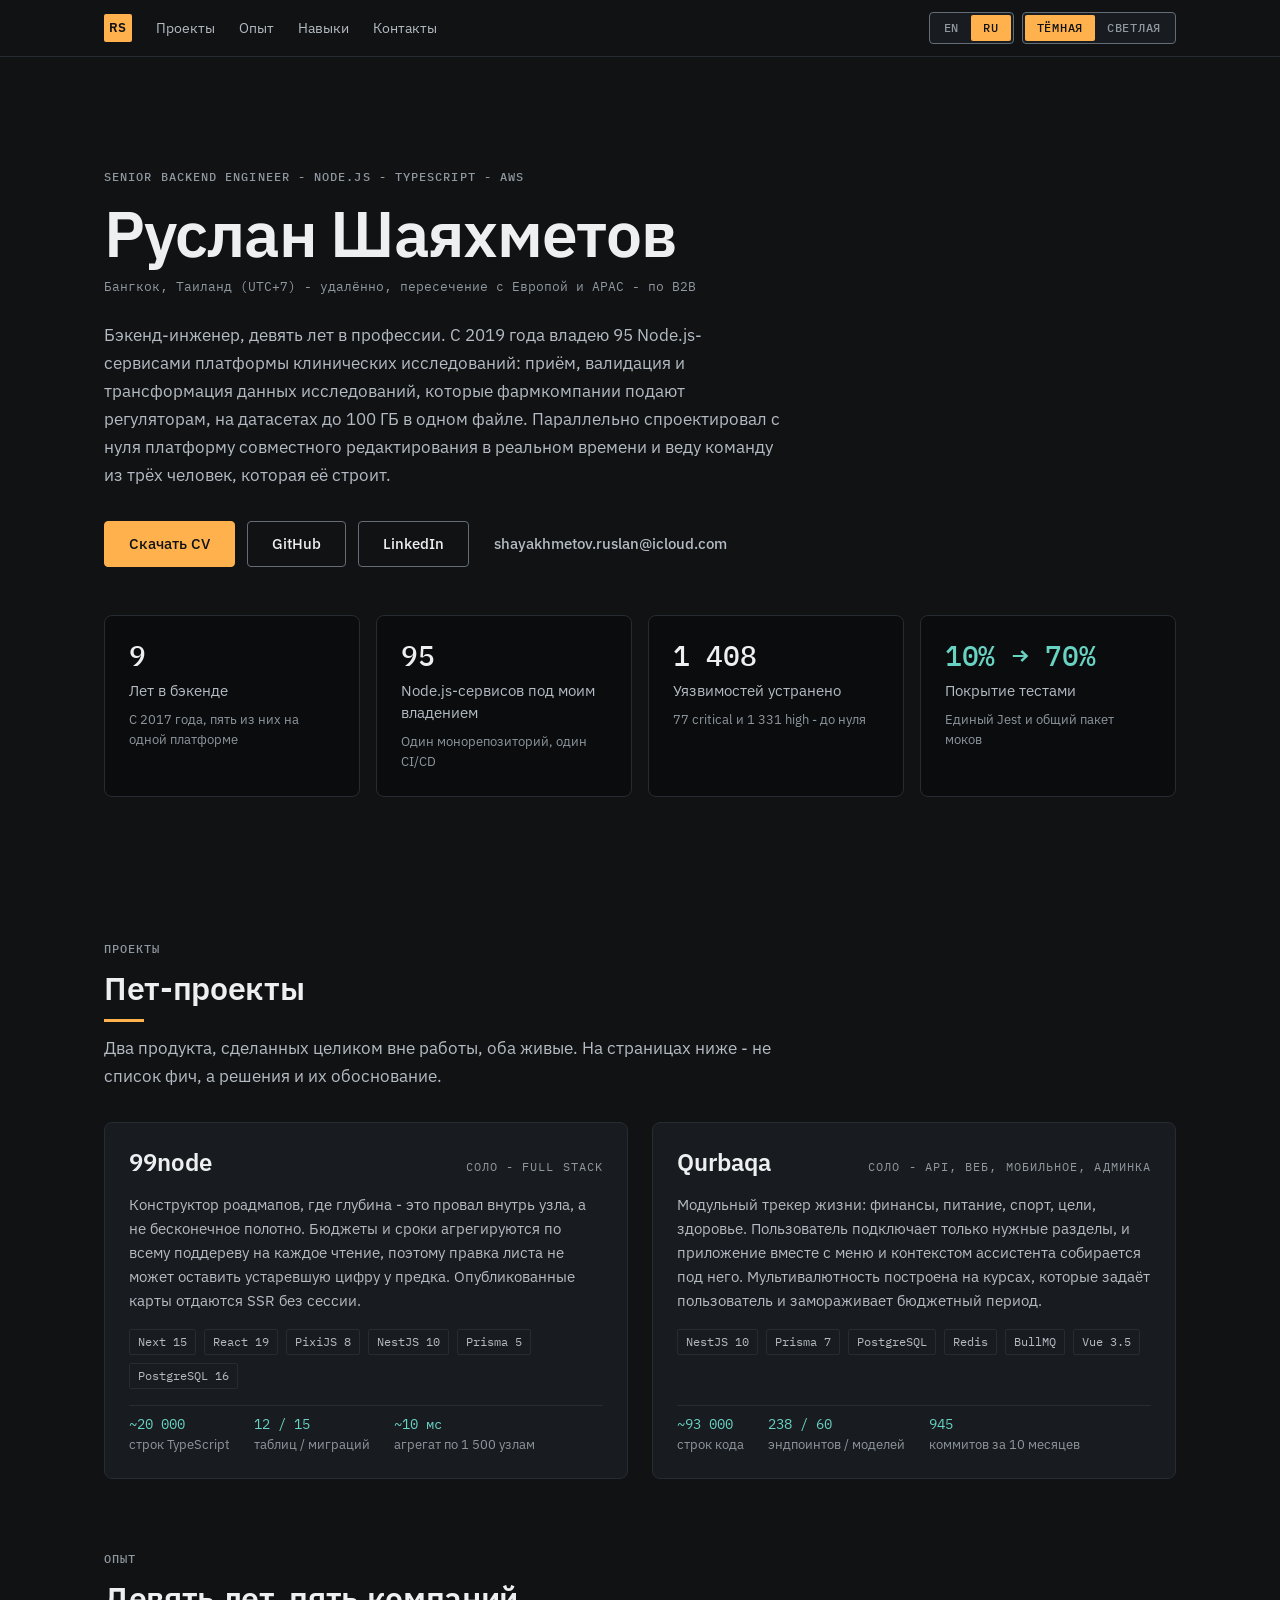
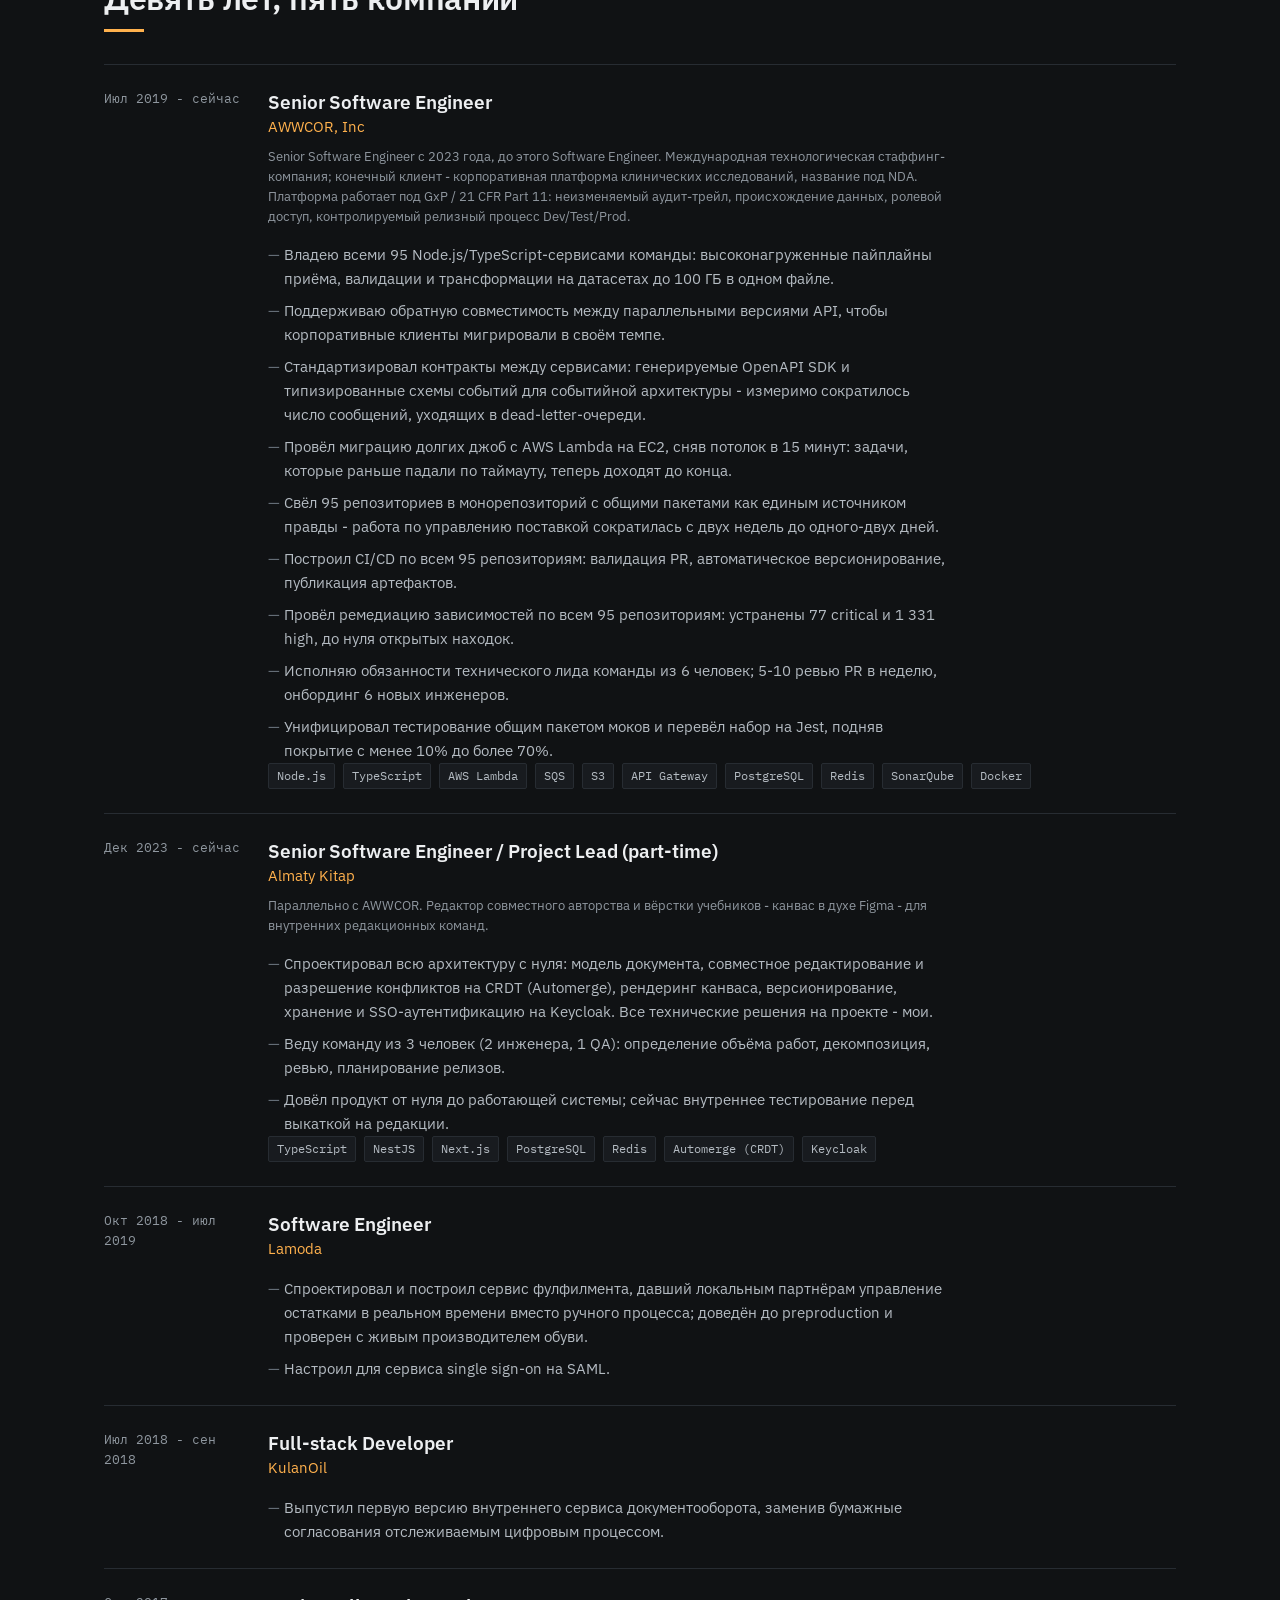
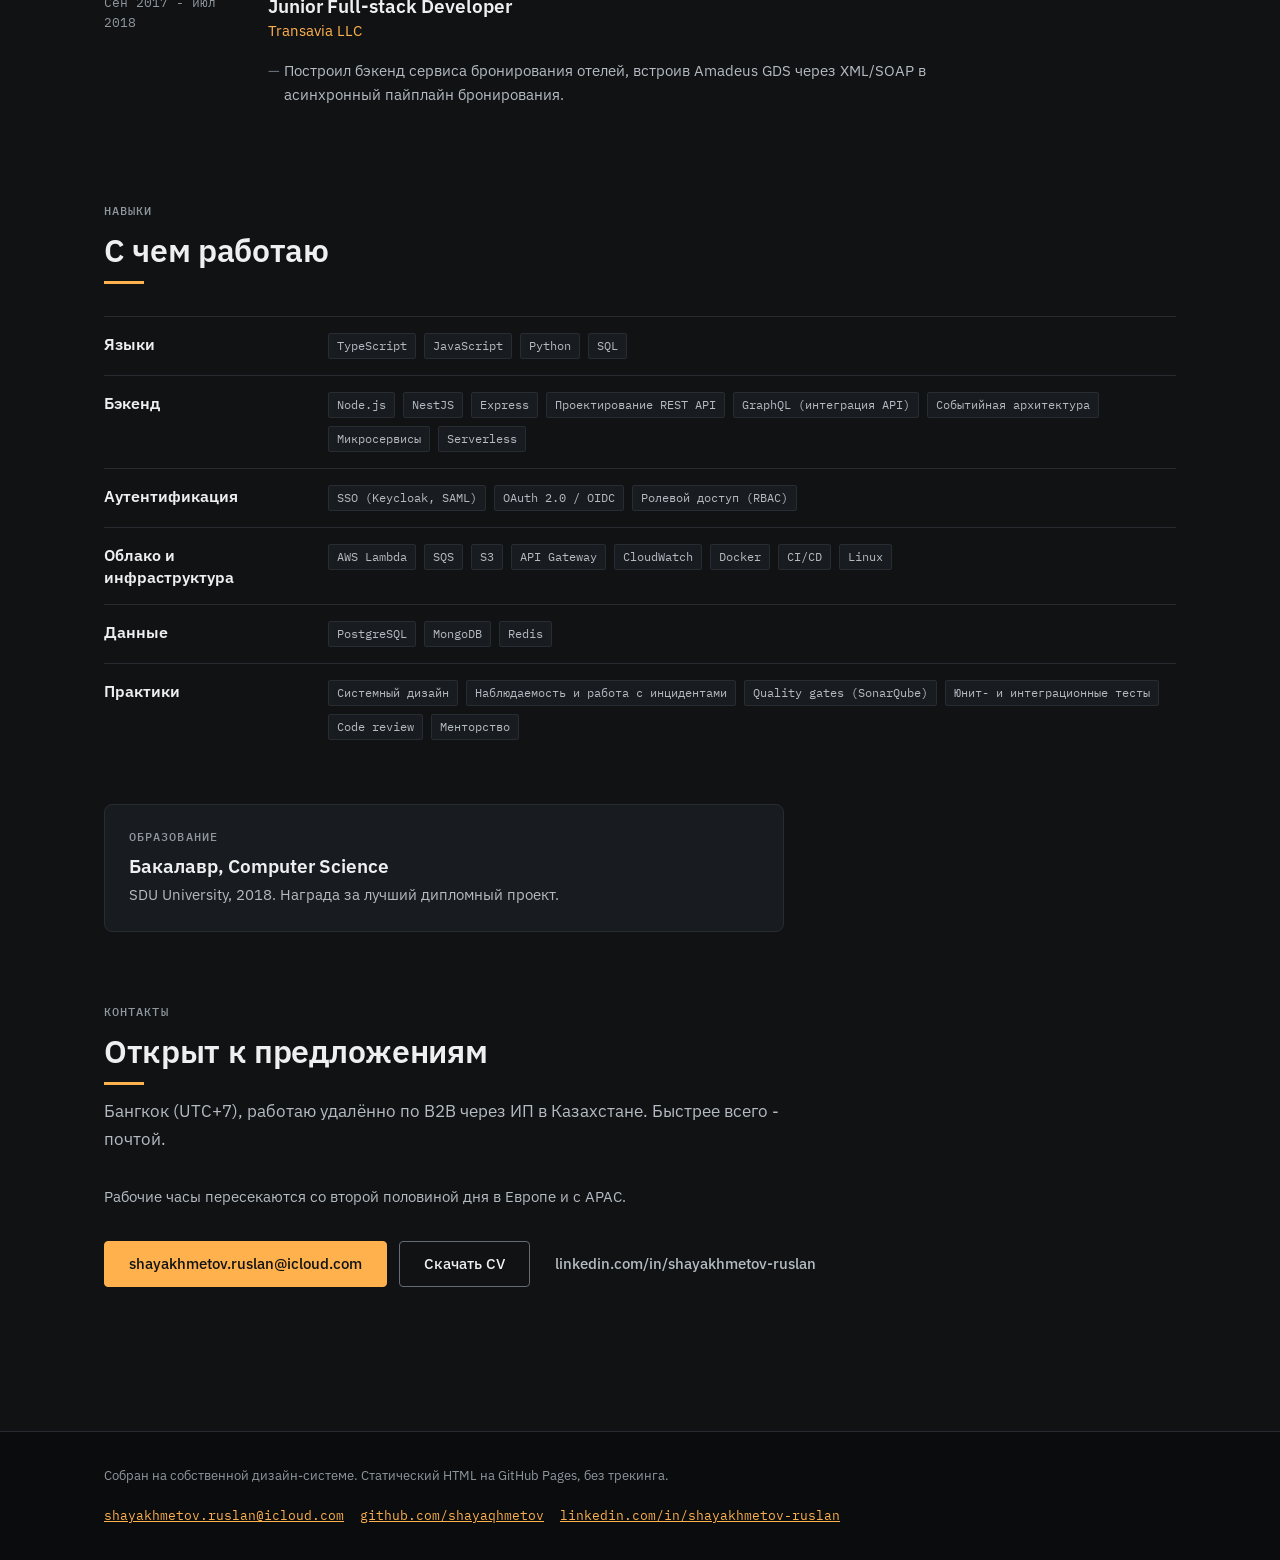
==== commit 1ec0a428: "Sync site with CV v2: SSO/Auth skills, GraphQL, Lamoda SAML, Keycloak, availability" ====
--- a/ru/index.html
+++ b/ru/index.html
@@ -24,7 +24,7 @@
 <a class="skip-link" href="#main">К содержимому</a>
 <header class="site-header"><div class="page-shell site-header__inner"><a class="wordmark" href="./" aria-label="Руслан Шаяхметов">RS</a><nav class="site-nav" aria-label="Проекты"><a href="#work">Проекты</a><a href="#experience">Опыт</a><a href="#skills">Навыки</a><a href="#contact">Контакты</a></nav><div class="site-tools"><div class="rs-seg" role="group" aria-label="Язык"><a class="rs-seg__btn" href="../" hreflang="en">EN</a><span class="rs-seg__btn" aria-current="page">RU</span></div><div class="rs-seg" role="group" aria-label="Тема" id="theme-switch"><button class="rs-seg__btn" type="button" data-theme-set="dark" aria-pressed="true">Тёмная</button><button class="rs-seg__btn" type="button" data-theme-set="light" aria-pressed="false">Светлая</button></div></div></div></header>
 <main id="main">
-<section class="hero"><div class="page-shell"><p class="hero__role mono-label">Senior Backend Engineer - Node.js - TypeScript - AWS</p><h1 class="hero__name">Руслан Шаяхметов</h1><p class="hero__location">Бангкок, Таиланд (UTC+7) - гражданин Казахстана - удалённо, по B2B</p><p class="hero__lede">Бэкенд-инженер, девять лет в профессии. С 2019 года владею 95 Node.js-сервисами платформы клинических исследований: приём, валидация и трансформация данных исследований, которые фармкомпании подают регуляторам, на датасетах до 100 ГБ в одном файле. Параллельно спроектировал с нуля платформу совместного редактирования в реальном времени и веду команду из трёх человек, которая её строит.</p><div class="hero__actions"><a class="rs-btn rs-btn--primary" href="../cv/Ruslan-Shayakhmetov-CV.pdf" download>Скачать CV</a><a class="rs-btn rs-btn--secondary" href="https://github.com/shayaqhmetov" rel="noreferrer">GitHub</a><a class="rs-btn rs-btn--secondary" href="https://www.linkedin.com/in/shayakhmetov-ruslan/" rel="noreferrer">LinkedIn</a><a class="rs-btn rs-btn--ghost" href="mailto:shayakhmetov.ruslan@icloud.com">shayakhmetov.ruslan@icloud.com</a></div><div class="hero__stats"><div class="rs-stat-grid"><div class="rs-stat"><div class="rs-stat__value">9</div><div class="rs-stat__label">Лет в бэкенде</div><div class="rs-stat__note">С 2017 года, пять из них на одной платформе</div></div><div class="rs-stat"><div class="rs-stat__value">95</div><div class="rs-stat__label">Node.js-сервисов под моим владением</div><div class="rs-stat__note">Один монорепозиторий, один CI/CD</div></div><div class="rs-stat"><div class="rs-stat__value">1 408</div><div class="rs-stat__label">Уязвимостей устранено</div><div class="rs-stat__note">77 critical и 1 331 high - до нуля</div></div><div class="rs-stat rs-stat--measured"><div class="rs-stat__value">10% → 70%</div><div class="rs-stat__label">Покрытие тестами</div><div class="rs-stat__note">Единый Jest и общий пакет моков</div></div></div></div></div></section><section class="section" id="work"><div class="page-shell"><header class="rs-section-head"><div class="rs-section-head__eyebrow">Проекты</div><h2 class="rs-section-head__title">Пет-проекты</h2><div class="rs-section-head__rule" aria-hidden="true"></div><p class="rs-section-head__lede">Два продукта, сделанных целиком вне работы, оба живые. На страницах ниже - не список фич, а решения и их обоснование.</p></header><div class="card-grid"><a class="rs-card" href="projects/99node.html"><div class="rs-card__head"><h3 class="rs-card__title">99node</h3><span class="rs-card__role">Соло - full stack</span></div><p class="rs-card__lede">Конструктор роадмапов, где глубина - это провал внутрь узла, а не бесконечное полотно. Бюджеты и сроки агрегируются по всему поддереву на каждое чтение, поэтому правка листа не может оставить устаревшую цифру у предка. Опубликованные карты отдаются SSR без сессии.</p><div class="rs-tag-row"><span class="rs-tag">Next 15</span><span class="rs-tag">React 19</span><span class="rs-tag">PixiJS 8</span><span class="rs-tag">NestJS 10</span><span class="rs-tag">Prisma 5</span><span class="rs-tag">PostgreSQL 16</span></div><div class="rs-card__figures"><div class="rs-card__figure"><span class="rs-card__figure-value">~20 000</span><span class="rs-card__figure-label">строк TypeScript</span></div><div class="rs-card__figure"><span class="rs-card__figure-value">12 / 15</span><span class="rs-card__figure-label">таблиц / миграций</span></div><div class="rs-card__figure"><span class="rs-card__figure-value">~10 мс</span><span class="rs-card__figure-label">агрегат по 1 500 узлам</span></div></div></a><a class="rs-card" href="projects/qurbaqa.html"><div class="rs-card__head"><h3 class="rs-card__title">Qurbaqa</h3><span class="rs-card__role">Соло - api, веб, мобильное, админка</span></div><p class="rs-card__lede">Модульный трекер жизни: финансы, питание, спорт, цели, здоровье. Пользователь подключает только нужные разделы, и приложение вместе с меню и контекстом ассистента собирается под него. Мультивалютность построена на курсах, которые задаёт пользователь и замораживает бюджетный период.</p><div class="rs-tag-row"><span class="rs-tag">NestJS 10</span><span class="rs-tag">Prisma 7</span><span class="rs-tag">PostgreSQL</span><span class="rs-tag">Redis</span><span class="rs-tag">BullMQ</span><span class="rs-tag">Vue 3.5</span></div><div class="rs-card__figures"><div class="rs-card__figure"><span class="rs-card__figure-value">~93 000</span><span class="rs-card__figure-label">строк кода</span></div><div class="rs-card__figure"><span class="rs-card__figure-value">238 / 60</span><span class="rs-card__figure-label">эндпоинтов / моделей</span></div><div class="rs-card__figure"><span class="rs-card__figure-value">945</span><span class="rs-card__figure-label">коммитов за 10 месяцев</span></div></div></a></div></div></section><section class="section" id="experience"><div class="page-shell"><header class="rs-section-head"><div class="rs-section-head__eyebrow">Опыт</div><h2 class="rs-section-head__title">Девять лет, пять компаний</h2><div class="rs-section-head__rule" aria-hidden="true"></div></header><article class="rs-entry"><div class="rs-entry__period">Июл 2019 - сейчас</div><div><h3 class="rs-entry__title">Senior Software Engineer</h3><div class="rs-entry__org">AWWCOR, Inc</div><p class="rs-entry__context">Senior Software Engineer с 2023 года, до этого Software Engineer. Международная технологическая стаффинг-компания; конечный клиент - корпоративная платформа клинических исследований, название под NDA. Платформа работает под GxP / 21 CFR Part 11: неизменяемый аудит-трейл, происхождение данных, ролевой доступ, контролируемый релизный процесс Dev/Test/Prod.</p><ul class="rs-entry__points"><li>Владею всеми 95 Node.js/TypeScript-сервисами команды: высоконагруженные пайплайны приёма, валидации и трансформации на датасетах до 100 ГБ в одном файле.</li><li>Поддерживаю обратную совместимость между параллельными версиями API, чтобы корпоративные клиенты мигрировали в своём темпе.</li><li>Стандартизировал контракты между сервисами: генерируемые OpenAPI SDK и типизированные схемы событий для событийной архитектуры - измеримо сократилось число сообщений, уходящих в dead-letter-очереди.</li><li>Провёл миграцию долгих джоб с AWS Lambda на EC2, сняв потолок в 15 минут: задачи, которые раньше падали по таймауту, теперь доходят до конца.</li><li>Свёл 95 репозиториев в монорепозиторий с общими пакетами как единым источником правды - работа по управлению поставкой сократилась с двух недель до одного-двух дней.</li><li>Построил CI/CD по всем 95 репозиториям: валидация PR, автоматическое версионирование, публикация артефактов.</li><li>Провёл ремедиацию зависимостей по всем 95 репозиториям: устранены 77 critical и 1 331 high, до нуля открытых находок.</li><li>Исполнял обязанности технического лида команды из 6 человек при подмене тимлида; 5-10 ревью PR в неделю, онбординг 6 новых инженеров.</li><li>Унифицировал тестирование общим пакетом моков и перевёл набор на Jest, подняв покрытие с менее 10% до более 70%.</li></ul><div class="rs-tag-row"><span class="rs-tag">Node.js</span><span class="rs-tag">TypeScript</span><span class="rs-tag">AWS Lambda</span><span class="rs-tag">SQS</span><span class="rs-tag">S3</span><span class="rs-tag">API Gateway</span><span class="rs-tag">PostgreSQL</span><span class="rs-tag">Redis</span><span class="rs-tag">SonarQube</span><span class="rs-tag">Docker</span></div></div></article><article class="rs-entry"><div class="rs-entry__period">Дек 2023 - сейчас</div><div><h3 class="rs-entry__title">Senior Software Engineer / Project Lead (part-time)</h3><div class="rs-entry__org">Almaty Kitap</div><p class="rs-entry__context">Параллельно с AWWCOR. Редактор совместного авторства и вёрстки учебников - канвас в духе Figma - для внутренних редакционных команд.</p><ul class="rs-entry__points"><li>Спроектировал всю архитектуру с нуля: модель документа, совместное редактирование и разрешение конфликтов на CRDT (Automerge), рендеринг канваса, версионирование и хранение. Все технические решения на проекте - мои.</li><li>Веду команду из 3 человек (2 инженера, 1 QA): определение объёма работ, декомпозиция, ревью, планирование релизов.</li><li>Довёл продукт от нуля до работающей системы; сейчас внутреннее тестирование перед выкаткой на редакции.</li></ul><div class="rs-tag-row"><span class="rs-tag">TypeScript</span><span class="rs-tag">NestJS</span><span class="rs-tag">Next.js</span><span class="rs-tag">PostgreSQL</span><span class="rs-tag">Redis</span><span class="rs-tag">Automerge (CRDT)</span></div></div></article><article class="rs-entry"><div class="rs-entry__period">Окт 2018 - июл 2019</div><div><h3 class="rs-entry__title">Software Engineer</h3><div class="rs-entry__org">Lamoda</div><ul class="rs-entry__points"><li>Спроектировал и построил сервис фулфилмента, давший локальным партнёрам управление остатками в реальном времени вместо ручного процесса; доведён до preproduction и проверен с живым производителем обуви.</li></ul></div></article><article class="rs-entry"><div class="rs-entry__period">Июл 2018 - сен 2018</div><div><h3 class="rs-entry__title">Full-stack Developer</h3><div class="rs-entry__org">KulanOil</div><ul class="rs-entry__points"><li>Выпустил первую версию внутреннего сервиса документооборота, заменив бумажные согласования отслеживаемым цифровым процессом.</li></ul></div></article><article class="rs-entry"><div class="rs-entry__period">Сен 2017 - июл 2018</div><div><h3 class="rs-entry__title">Junior Full-stack Developer</h3><div class="rs-entry__org">Transavia LLC</div><ul class="rs-entry__points"><li>Построил бэкенд сервиса бронирования отелей, встроив Amadeus GDS через XML/SOAP в асинхронный пайплайн бронирования.</li></ul></div></article></div></section><section class="section" id="skills"><div class="page-shell"><header class="rs-section-head"><div class="rs-section-head__eyebrow">Навыки</div><h2 class="rs-section-head__title">С чем работаю</h2><div class="rs-section-head__rule" aria-hidden="true"></div></header><dl class="skills"><div class="skills__row"><dt class="heading-s">Языки</dt><dd><div class="rs-tag-row"><span class="rs-tag">TypeScript</span><span class="rs-tag">JavaScript</span><span class="rs-tag">Python</span><span class="rs-tag">SQL</span></div></dd></div><div class="skills__row"><dt class="heading-s">Бэкенд</dt><dd><div class="rs-tag-row"><span class="rs-tag">Node.js</span><span class="rs-tag">NestJS</span><span class="rs-tag">Express</span><span class="rs-tag">Проектирование REST API</span><span class="rs-tag">Событийная архитектура</span><span class="rs-tag">Микросервисы</span><span class="rs-tag">Serverless</span></div></dd></div><div class="skills__row"><dt class="heading-s">Облако и инфраструктура</dt><dd><div class="rs-tag-row"><span class="rs-tag">AWS Lambda</span><span class="rs-tag">SQS</span><span class="rs-tag">S3</span><span class="rs-tag">API Gateway</span><span class="rs-tag">CloudWatch</span><span class="rs-tag">Docker</span><span class="rs-tag">CI/CD</span><span class="rs-tag">Linux</span></div></dd></div><div class="skills__row"><dt class="heading-s">Данные</dt><dd><div class="rs-tag-row"><span class="rs-tag">PostgreSQL</span><span class="rs-tag">MongoDB</span><span class="rs-tag">Redis</span></div></dd></div><div class="skills__row"><dt class="heading-s">Практики</dt><dd><div class="rs-tag-row"><span class="rs-tag">Системный дизайн</span><span class="rs-tag">Наблюдаемость и работа с инцидентами</span><span class="rs-tag">Quality gates (SonarQube)</span><span class="rs-tag">Юнит- и интеграционные тесты</span><span class="rs-tag">Code review</span><span class="rs-tag">Менторство</span></div></dd></div></dl><div class="education"><p class="mono-label">Образование</p><p class="education__title heading-m">Бакалавр, Computer Science</p><p class="education__line">SDU University, 2018. Награда за лучший дипломный проект.</p></div></div></section><section class="section" id="contact"><div class="page-shell"><header class="rs-section-head"><div class="rs-section-head__eyebrow">Контакты</div><h2 class="rs-section-head__title">Открыт к предложениям</h2><div class="rs-section-head__rule" aria-hidden="true"></div><p class="rs-section-head__lede">Бангкок (UTC+7), работаю удалённо по B2B через ИП в Казахстане. Быстрее всего - почтой.</p></header><p class="contact__availability">С европейскими часами пересечение полное; с US Eastern - первая половина рабочего дня.</p><div class="hero__actions"><a class="rs-btn rs-btn--primary" href="mailto:shayakhmetov.ruslan@icloud.com">shayakhmetov.ruslan@icloud.com</a><a class="rs-btn rs-btn--secondary" href="../cv/Ruslan-Shayakhmetov-CV.pdf" download>Скачать CV</a><a class="rs-btn rs-btn--ghost" href="https://www.linkedin.com/in/shayakhmetov-ruslan/" rel="noreferrer">linkedin.com/in/shayakhmetov-ruslan</a></div></div></section></main>
+<section class="hero"><div class="page-shell"><p class="hero__role mono-label">Senior Backend Engineer - Node.js - TypeScript - AWS</p><h1 class="hero__name">Руслан Шаяхметов</h1><p class="hero__location">Бангкок, Таиланд (UTC+7) - удалённо, пересечение с Европой и APAC - по B2B</p><p class="hero__lede">Бэкенд-инженер, девять лет в профессии. С 2019 года владею 95 Node.js-сервисами платформы клинических исследований: приём, валидация и трансформация данных исследований, которые фармкомпании подают регуляторам, на датасетах до 100 ГБ в одном файле. Параллельно спроектировал с нуля платформу совместного редактирования в реальном времени и веду команду из трёх человек, которая её строит.</p><div class="hero__actions"><a class="rs-btn rs-btn--primary" href="../cv/Ruslan-Shayakhmetov-CV.pdf" download>Скачать CV</a><a class="rs-btn rs-btn--secondary" href="https://github.com/shayaqhmetov" rel="noreferrer">GitHub</a><a class="rs-btn rs-btn--secondary" href="https://www.linkedin.com/in/shayakhmetov-ruslan/" rel="noreferrer">LinkedIn</a><a class="rs-btn rs-btn--ghost" href="mailto:shayakhmetov.ruslan@icloud.com">shayakhmetov.ruslan@icloud.com</a></div><div class="hero__stats"><div class="rs-stat-grid"><div class="rs-stat"><div class="rs-stat__value">9</div><div class="rs-stat__label">Лет в бэкенде</div><div class="rs-stat__note">С 2017 года, пять из них на одной платформе</div></div><div class="rs-stat"><div class="rs-stat__value">95</div><div class="rs-stat__label">Node.js-сервисов под моим владением</div><div class="rs-stat__note">Один монорепозиторий, один CI/CD</div></div><div class="rs-stat"><div class="rs-stat__value">1 408</div><div class="rs-stat__label">Уязвимостей устранено</div><div class="rs-stat__note">77 critical и 1 331 high - до нуля</div></div><div class="rs-stat rs-stat--measured"><div class="rs-stat__value">10% → 70%</div><div class="rs-stat__label">Покрытие тестами</div><div class="rs-stat__note">Единый Jest и общий пакет моков</div></div></div></div></div></section><section class="section" id="work"><div class="page-shell"><header class="rs-section-head"><div class="rs-section-head__eyebrow">Проекты</div><h2 class="rs-section-head__title">Пет-проекты</h2><div class="rs-section-head__rule" aria-hidden="true"></div><p class="rs-section-head__lede">Два продукта, сделанных целиком вне работы, оба живые. На страницах ниже - не список фич, а решения и их обоснование.</p></header><div class="card-grid"><a class="rs-card" href="projects/99node.html"><div class="rs-card__head"><h3 class="rs-card__title">99node</h3><span class="rs-card__role">Соло - full stack</span></div><p class="rs-card__lede">Конструктор роадмапов, где глубина - это провал внутрь узла, а не бесконечное полотно. Бюджеты и сроки агрегируются по всему поддереву на каждое чтение, поэтому правка листа не может оставить устаревшую цифру у предка. Опубликованные карты отдаются SSR без сессии.</p><div class="rs-tag-row"><span class="rs-tag">Next 15</span><span class="rs-tag">React 19</span><span class="rs-tag">PixiJS 8</span><span class="rs-tag">NestJS 10</span><span class="rs-tag">Prisma 5</span><span class="rs-tag">PostgreSQL 16</span></div><div class="rs-card__figures"><div class="rs-card__figure"><span class="rs-card__figure-value">~20 000</span><span class="rs-card__figure-label">строк TypeScript</span></div><div class="rs-card__figure"><span class="rs-card__figure-value">12 / 15</span><span class="rs-card__figure-label">таблиц / миграций</span></div><div class="rs-card__figure"><span class="rs-card__figure-value">~10 мс</span><span class="rs-card__figure-label">агрегат по 1 500 узлам</span></div></div></a><a class="rs-card" href="projects/qurbaqa.html"><div class="rs-card__head"><h3 class="rs-card__title">Qurbaqa</h3><span class="rs-card__role">Соло - api, веб, мобильное, админка</span></div><p class="rs-card__lede">Модульный трекер жизни: финансы, питание, спорт, цели, здоровье. Пользователь подключает только нужные разделы, и приложение вместе с меню и контекстом ассистента собирается под него. Мультивалютность построена на курсах, которые задаёт пользователь и замораживает бюджетный период.</p><div class="rs-tag-row"><span class="rs-tag">NestJS 10</span><span class="rs-tag">Prisma 7</span><span class="rs-tag">PostgreSQL</span><span class="rs-tag">Redis</span><span class="rs-tag">BullMQ</span><span class="rs-tag">Vue 3.5</span></div><div class="rs-card__figures"><div class="rs-card__figure"><span class="rs-card__figure-value">~93 000</span><span class="rs-card__figure-label">строк кода</span></div><div class="rs-card__figure"><span class="rs-card__figure-value">238 / 60</span><span class="rs-card__figure-label">эндпоинтов / моделей</span></div><div class="rs-card__figure"><span class="rs-card__figure-value">945</span><span class="rs-card__figure-label">коммитов за 10 месяцев</span></div></div></a></div></div></section><section class="section" id="experience"><div class="page-shell"><header class="rs-section-head"><div class="rs-section-head__eyebrow">Опыт</div><h2 class="rs-section-head__title">Девять лет, пять компаний</h2><div class="rs-section-head__rule" aria-hidden="true"></div></header><article class="rs-entry"><div class="rs-entry__period">Июл 2019 - сейчас</div><div><h3 class="rs-entry__title">Senior Software Engineer</h3><div class="rs-entry__org">AWWCOR, Inc</div><p class="rs-entry__context">Senior Software Engineer с 2023 года, до этого Software Engineer. Международная технологическая стаффинг-компания; конечный клиент - корпоративная платформа клинических исследований, название под NDA. Платформа работает под GxP / 21 CFR Part 11: неизменяемый аудит-трейл, происхождение данных, ролевой доступ, контролируемый релизный процесс Dev/Test/Prod.</p><ul class="rs-entry__points"><li>Владею всеми 95 Node.js/TypeScript-сервисами команды: высоконагруженные пайплайны приёма, валидации и трансформации на датасетах до 100 ГБ в одном файле.</li><li>Поддерживаю обратную совместимость между параллельными версиями API, чтобы корпоративные клиенты мигрировали в своём темпе.</li><li>Стандартизировал контракты между сервисами: генерируемые OpenAPI SDK и типизированные схемы событий для событийной архитектуры - измеримо сократилось число сообщений, уходящих в dead-letter-очереди.</li><li>Провёл миграцию долгих джоб с AWS Lambda на EC2, сняв потолок в 15 минут: задачи, которые раньше падали по таймауту, теперь доходят до конца.</li><li>Свёл 95 репозиториев в монорепозиторий с общими пакетами как единым источником правды - работа по управлению поставкой сократилась с двух недель до одного-двух дней.</li><li>Построил CI/CD по всем 95 репозиториям: валидация PR, автоматическое версионирование, публикация артефактов.</li><li>Провёл ремедиацию зависимостей по всем 95 репозиториям: устранены 77 critical и 1 331 high, до нуля открытых находок.</li><li>Исполняю обязанности технического лида команды из 6 человек; 5-10 ревью PR в неделю, онбординг 6 новых инженеров.</li><li>Унифицировал тестирование общим пакетом моков и перевёл набор на Jest, подняв покрытие с менее 10% до более 70%.</li></ul><div class="rs-tag-row"><span class="rs-tag">Node.js</span><span class="rs-tag">TypeScript</span><span class="rs-tag">AWS Lambda</span><span class="rs-tag">SQS</span><span class="rs-tag">S3</span><span class="rs-tag">API Gateway</span><span class="rs-tag">PostgreSQL</span><span class="rs-tag">Redis</span><span class="rs-tag">SonarQube</span><span class="rs-tag">Docker</span></div></div></article><article class="rs-entry"><div class="rs-entry__period">Дек 2023 - сейчас</div><div><h3 class="rs-entry__title">Senior Software Engineer / Project Lead (part-time)</h3><div class="rs-entry__org">Almaty Kitap</div><p class="rs-entry__context">Параллельно с AWWCOR. Редактор совместного авторства и вёрстки учебников - канвас в духе Figma - для внутренних редакционных команд.</p><ul class="rs-entry__points"><li>Спроектировал всю архитектуру с нуля: модель документа, совместное редактирование и разрешение конфликтов на CRDT (Automerge), рендеринг канваса, версионирование, хранение и SSO-аутентификацию на Keycloak. Все технические решения на проекте - мои.</li><li>Веду команду из 3 человек (2 инженера, 1 QA): определение объёма работ, декомпозиция, ревью, планирование релизов.</li><li>Довёл продукт от нуля до работающей системы; сейчас внутреннее тестирование перед выкаткой на редакции.</li></ul><div class="rs-tag-row"><span class="rs-tag">TypeScript</span><span class="rs-tag">NestJS</span><span class="rs-tag">Next.js</span><span class="rs-tag">PostgreSQL</span><span class="rs-tag">Redis</span><span class="rs-tag">Automerge (CRDT)</span><span class="rs-tag">Keycloak</span></div></div></article><article class="rs-entry"><div class="rs-entry__period">Окт 2018 - июл 2019</div><div><h3 class="rs-entry__title">Software Engineer</h3><div class="rs-entry__org">Lamoda</div><ul class="rs-entry__points"><li>Спроектировал и построил сервис фулфилмента, давший локальным партнёрам управление остатками в реальном времени вместо ручного процесса; доведён до preproduction и проверен с живым производителем обуви.</li><li>Настроил для сервиса single sign-on на SAML.</li></ul></div></article><article class="rs-entry"><div class="rs-entry__period">Июл 2018 - сен 2018</div><div><h3 class="rs-entry__title">Full-stack Developer</h3><div class="rs-entry__org">KulanOil</div><ul class="rs-entry__points"><li>Выпустил первую версию внутреннего сервиса документооборота, заменив бумажные согласования отслеживаемым цифровым процессом.</li></ul></div></article><article class="rs-entry"><div class="rs-entry__period">Сен 2017 - июл 2018</div><div><h3 class="rs-entry__title">Junior Full-stack Developer</h3><div class="rs-entry__org">Transavia LLC</div><ul class="rs-entry__points"><li>Построил бэкенд сервиса бронирования отелей, встроив Amadeus GDS через XML/SOAP в асинхронный пайплайн бронирования.</li></ul></div></article></div></section><section class="section" id="skills"><div class="page-shell"><header class="rs-section-head"><div class="rs-section-head__eyebrow">Навыки</div><h2 class="rs-section-head__title">С чем работаю</h2><div class="rs-section-head__rule" aria-hidden="true"></div></header><dl class="skills"><div class="skills__row"><dt class="heading-s">Языки</dt><dd><div class="rs-tag-row"><span class="rs-tag">TypeScript</span><span class="rs-tag">JavaScript</span><span class="rs-tag">Python</span><span class="rs-tag">SQL</span></div></dd></div><div class="skills__row"><dt class="heading-s">Бэкенд</dt><dd><div class="rs-tag-row"><span class="rs-tag">Node.js</span><span class="rs-tag">NestJS</span><span class="rs-tag">Express</span><span class="rs-tag">Проектирование REST API</span><span class="rs-tag">GraphQL (интеграция API)</span><span class="rs-tag">Событийная архитектура</span><span class="rs-tag">Микросервисы</span><span class="rs-tag">Serverless</span></div></dd></div><div class="skills__row"><dt class="heading-s">Аутентификация</dt><dd><div class="rs-tag-row"><span class="rs-tag">SSO (Keycloak, SAML)</span><span class="rs-tag">OAuth 2.0 / OIDC</span><span class="rs-tag">Ролевой доступ (RBAC)</span></div></dd></div><div class="skills__row"><dt class="heading-s">Облако и инфраструктура</dt><dd><div class="rs-tag-row"><span class="rs-tag">AWS Lambda</span><span class="rs-tag">SQS</span><span class="rs-tag">S3</span><span class="rs-tag">API Gateway</span><span class="rs-tag">CloudWatch</span><span class="rs-tag">Docker</span><span class="rs-tag">CI/CD</span><span class="rs-tag">Linux</span></div></dd></div><div class="skills__row"><dt class="heading-s">Данные</dt><dd><div class="rs-tag-row"><span class="rs-tag">PostgreSQL</span><span class="rs-tag">MongoDB</span><span class="rs-tag">Redis</span></div></dd></div><div class="skills__row"><dt class="heading-s">Практики</dt><dd><div class="rs-tag-row"><span class="rs-tag">Системный дизайн</span><span class="rs-tag">Наблюдаемость и работа с инцидентами</span><span class="rs-tag">Quality gates (SonarQube)</span><span class="rs-tag">Юнит- и интеграционные тесты</span><span class="rs-tag">Code review</span><span class="rs-tag">Менторство</span></div></dd></div></dl><div class="education"><p class="mono-label">Образование</p><p class="education__title heading-m">Бакалавр, Computer Science</p><p class="education__line">SDU University, 2018. Награда за лучший дипломный проект.</p></div></div></section><section class="section" id="contact"><div class="page-shell"><header class="rs-section-head"><div class="rs-section-head__eyebrow">Контакты</div><h2 class="rs-section-head__title">Открыт к предложениям</h2><div class="rs-section-head__rule" aria-hidden="true"></div><p class="rs-section-head__lede">Бангкок (UTC+7), работаю удалённо по B2B через ИП в Казахстане. Быстрее всего - почтой.</p></header><p class="contact__availability">Рабочие часы пересекаются со второй половиной дня в Европе и с APAC.</p><div class="hero__actions"><a class="rs-btn rs-btn--primary" href="mailto:shayakhmetov.ruslan@icloud.com">shayakhmetov.ruslan@icloud.com</a><a class="rs-btn rs-btn--secondary" href="../cv/Ruslan-Shayakhmetov-CV.pdf" download>Скачать CV</a><a class="rs-btn rs-btn--ghost" href="https://www.linkedin.com/in/shayakhmetov-ruslan/" rel="noreferrer">linkedin.com/in/shayakhmetov-ruslan</a></div></div></section></main>
 <footer class="site-footer"><div class="page-shell site-footer__inner"><p class="site-footer__note">Собран на собственной дизайн-системе. Статический HTML на GitHub Pages, без трекинга.</p><p class="site-footer__links"><a href="mailto:shayakhmetov.ruslan@icloud.com">shayakhmetov.ruslan@icloud.com</a><a href="https://github.com/shayaqhmetov" rel="me noreferrer">github.com/shayaqhmetov</a><a href="https://www.linkedin.com/in/shayakhmetov-ruslan/" rel="me noreferrer">linkedin.com/in/shayakhmetov-ruslan</a></p></div></footer>
 <script src="../assets/js/site.js" defer></script>
 </body>
